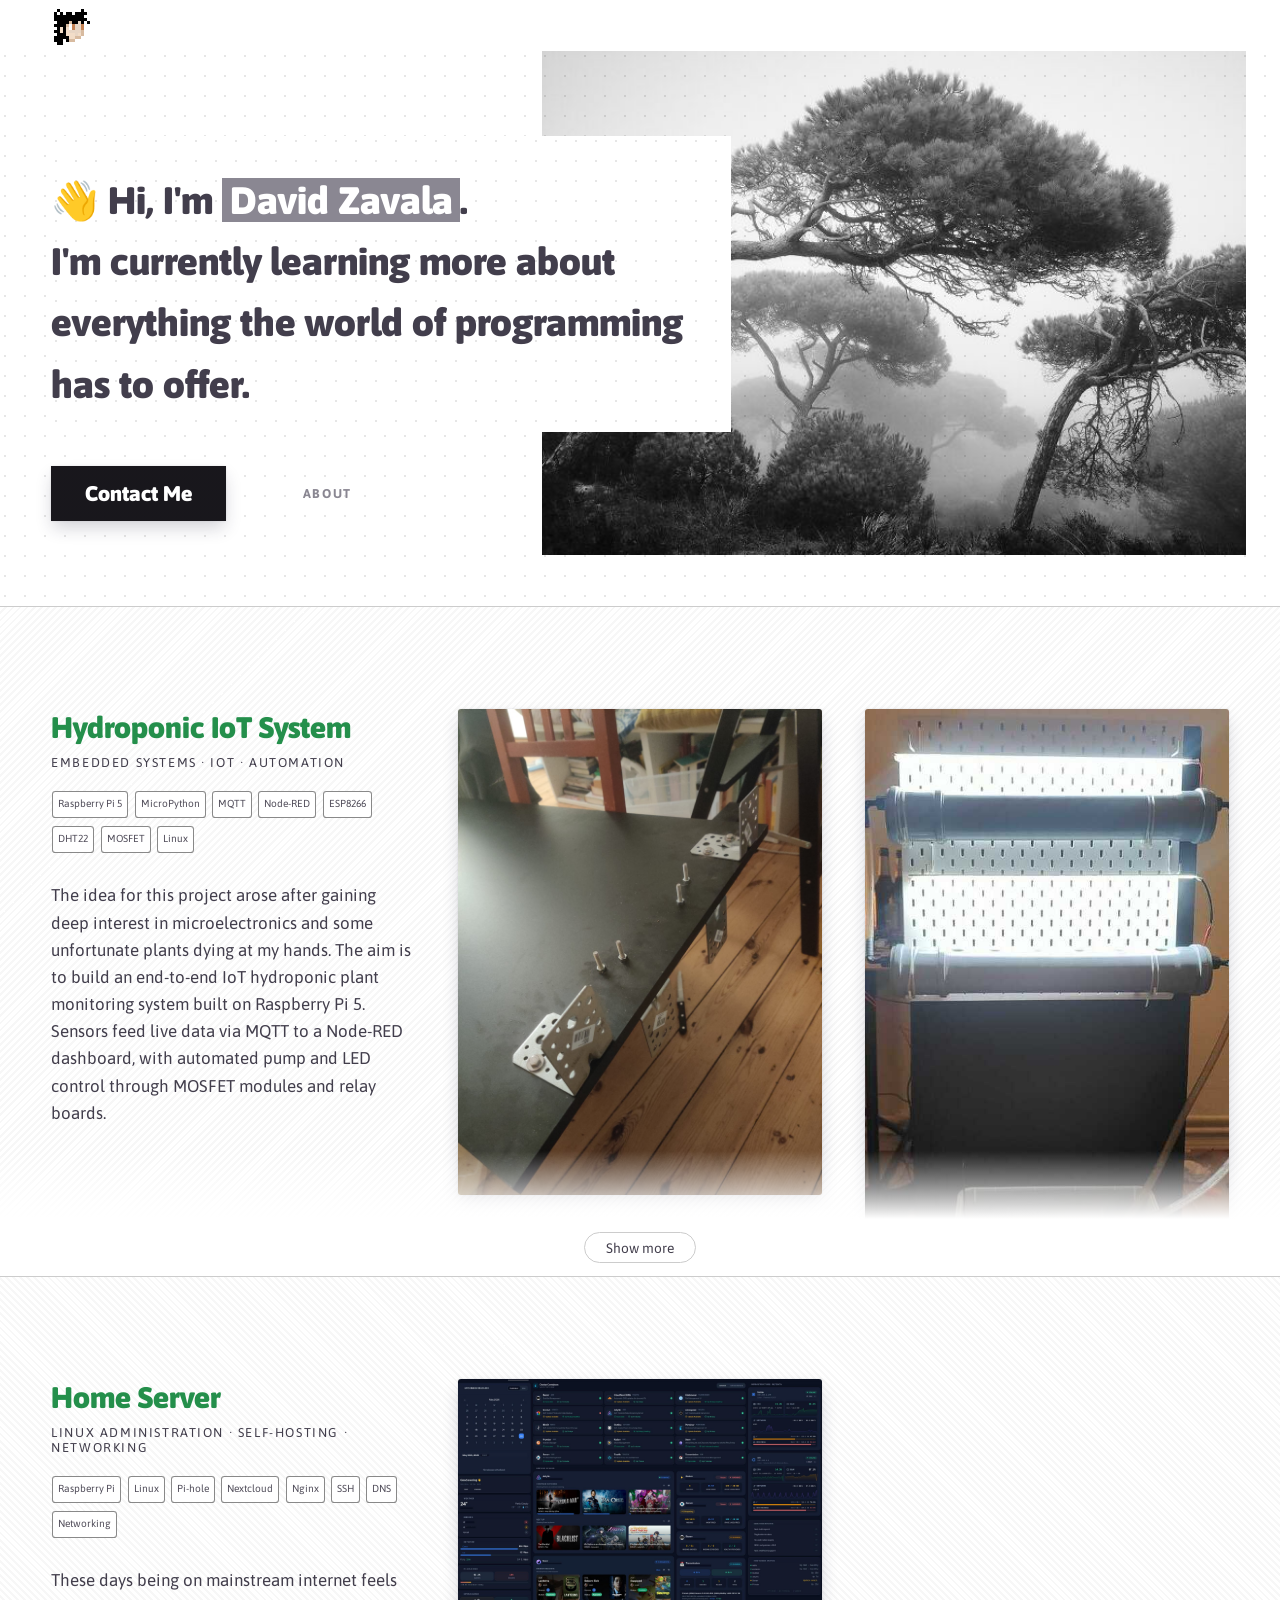
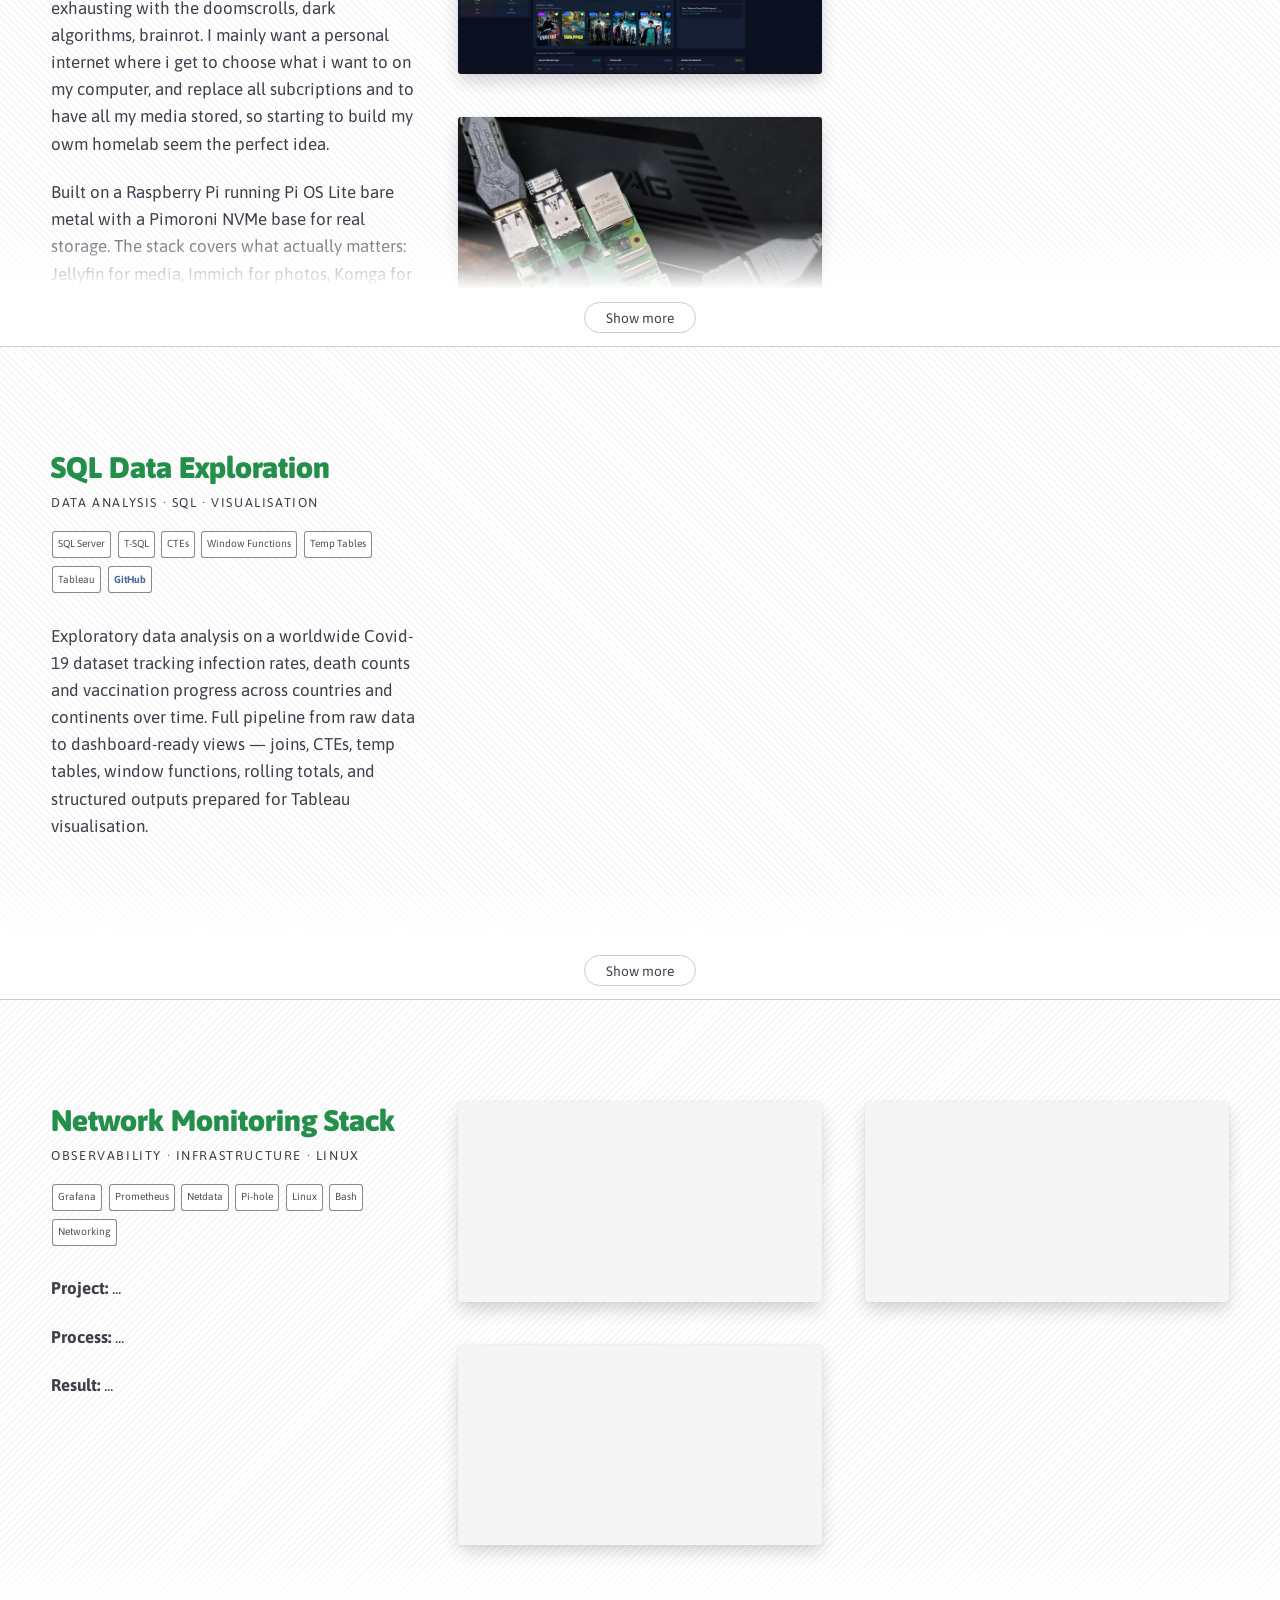
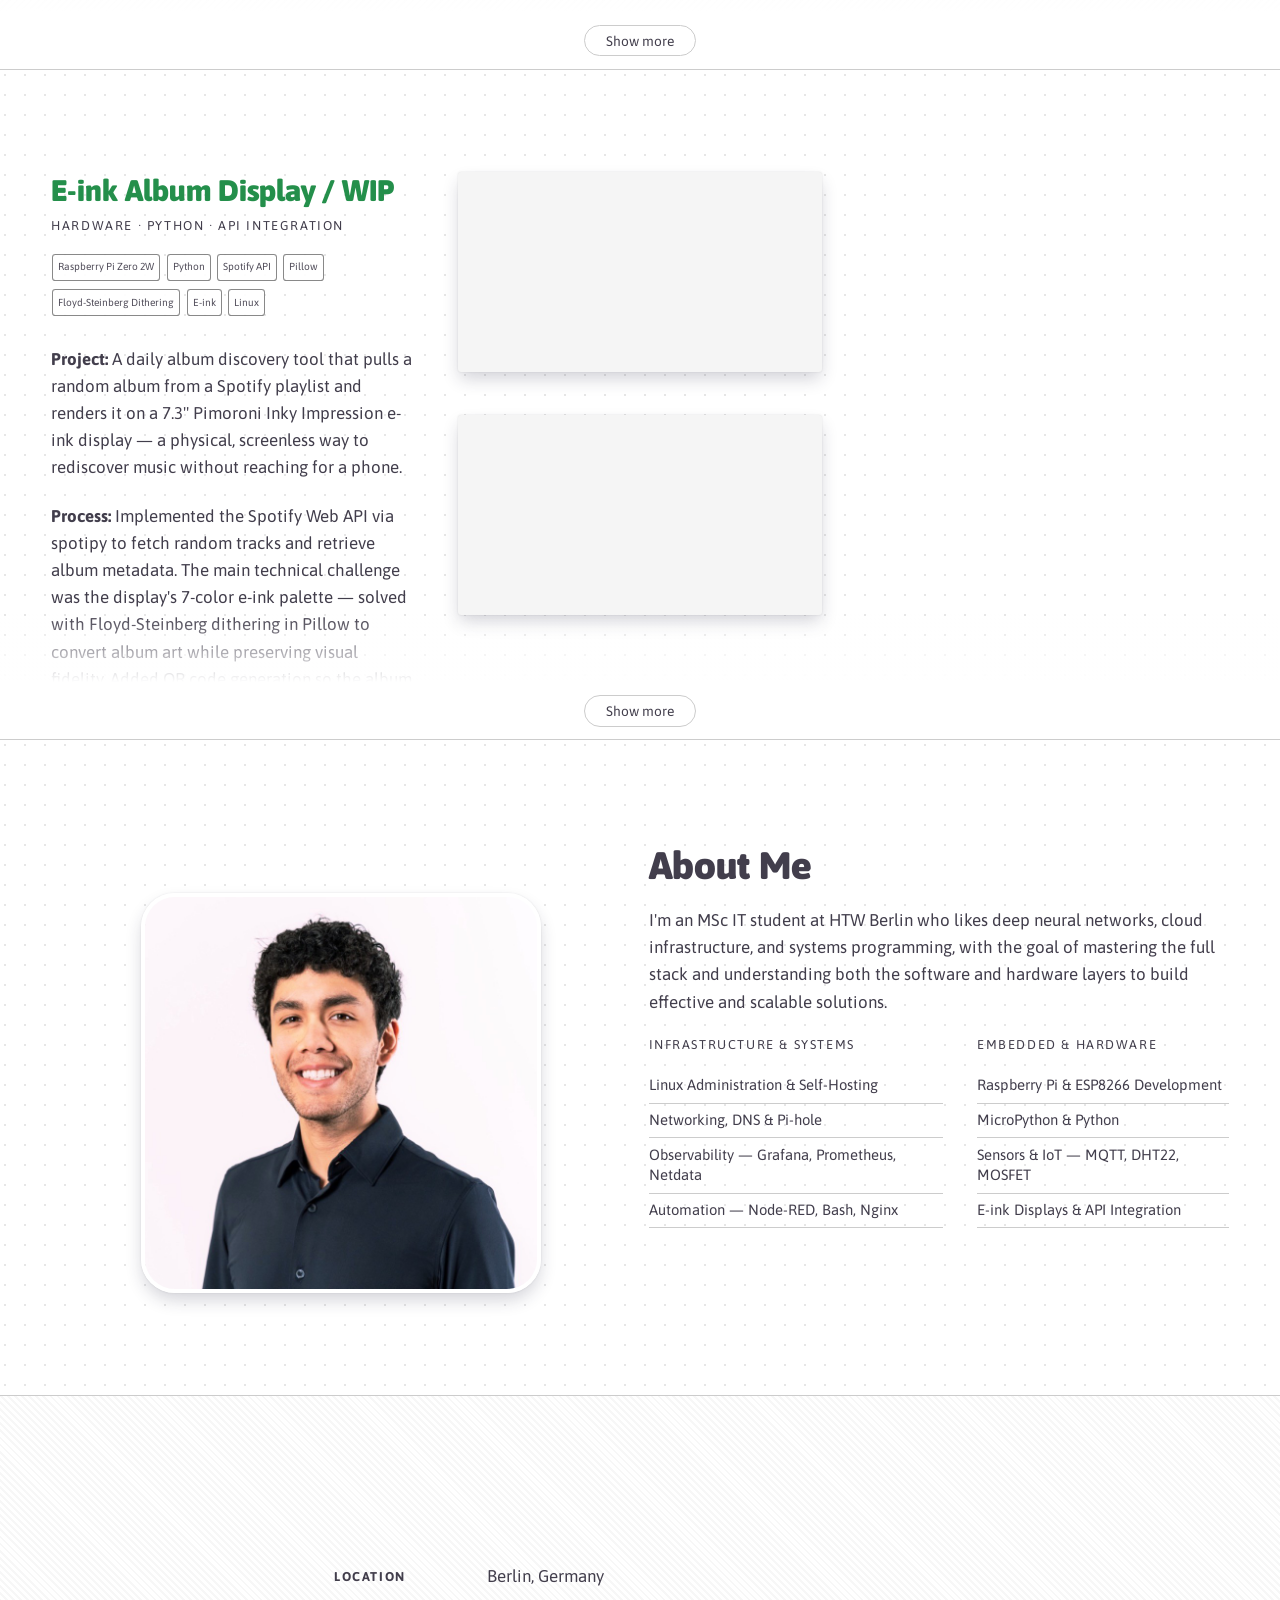
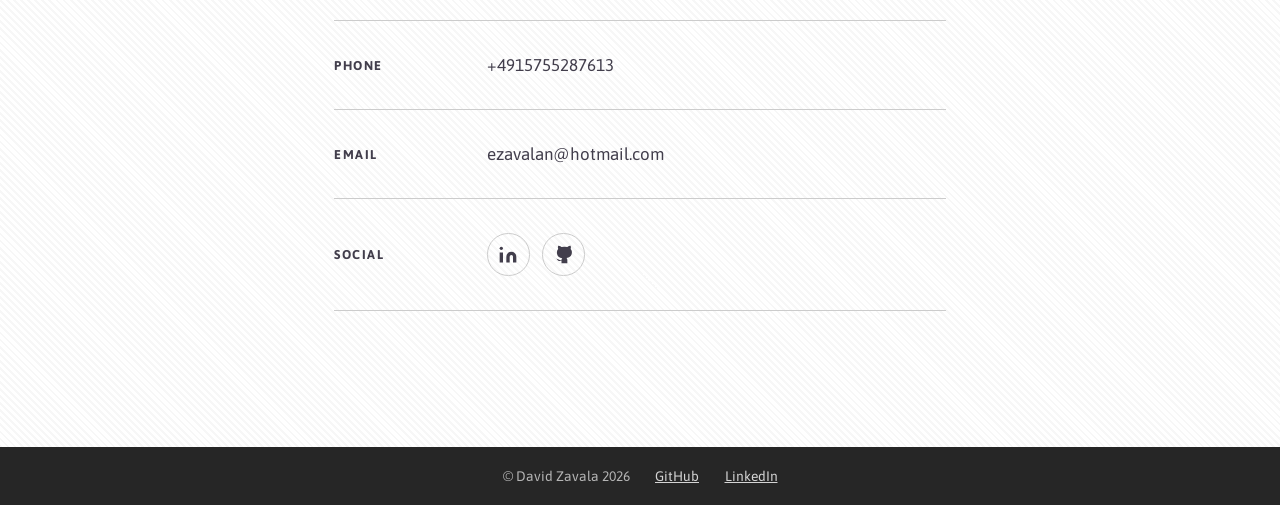
==== index.html @ e54a25df "more changes" ====
<!DOCTYPE html>
<html lang="en">

<head>
  <meta charset="UTF-8">
  <meta name="viewport" content="width=device-width, initial-scale=1.0">
  <meta http-equiv="X-UA-Compatible" content="ie=edge">
  <link rel="icon" type="image/svg+xml" href="/favicon.svg">
  <link rel="icon" type="image/svg+xml" href="favicon.svg">
  <link rel="alternate icon" href="favicon.ico">
  <link href="https://fonts.googleapis.com/css?family=Asap|Nunito:400,600,700,800,900&display=swap" rel="stylesheet">
  <link href="https://fonts.googleapis.com/css?family=Fira+Sans:400,700&display=swap" rel="stylesheet">
  <link rel="stylesheet" href="global.css">
  <link rel="stylesheet" href="style.css">
  <title>David Zavala | IT & Prototyping</title>
</head>

<body class="home">
  <section class="hero">

    <nav class="nav" id="main-nav">
      <div class="nav__container container">
        <a class="logo" href="/"><div class="nav-sprite"></div></a>
        <div class="nav__link-container">
        </div>
      </div>
    </nav>

    <img src="images/hero.jpg" class="hero__image" alt="hero — coming soon">

    <div class="hero__container container polka-dot-bg">
      <h1 class="hero__text polka-dot-bg">
        <span class="emoji">👋</span>
        <span class="emoji-placeholder">👋</span>
        <span class="hero__line">Hi, I'm
          <a href="#about" class="hero__highlight-1">David Zavala</a>.
        </span><br>
        <span class="hero__line">I'm currently learning more about
        everything the world of programming has to offer.</span>
      </h1>
      <div class="hero__actions">
        <a class="hero__button button" href="#contact">Contact Me</a>
        <a class="nav__link caps" href="#about">About</a>
      </div>
    </div>
  </section>

  <section id="projects" class="projects">

    <div id="hydroponic-iot" class="project pinstripe-bg-315">
      <div class="container">
        <div class="box project-info">
          <h2 class="project-title">Hydroponic IoT System</h2>
          <div class="project-subtitle caps">Embedded Systems · IoT · Automation</div>
          <div class="skills">
            <ul class="skill-list">
              <li class="skill">Raspberry Pi 5</li>
              <li class="skill">MicroPython</li>
              <li class="skill">MQTT</li>
              <li class="skill">Node-RED</li>
              <li class="skill">ESP8266</li>
              <li class="skill">DHT22</li>
              <li class="skill">MOSFET</li>
              <li class="skill">Linux</li>
            </ul>
          </div>
          <div class="project-description">
            <p>The idea for this project arose after gaining deep interest in microelectronics and some unfortunate plants dying at my hands. The aim is to build an end-to-end IoT hydroponic plant monitoring system built on Raspberry Pi 5. Sensors feed live data via MQTT to a Node-RED dashboard, with automated pump and LED control through MOSFET modules and relay boards.</p>
          </div>
        </div>
        <div class="box screen">
          <img src="images/hydroponic-1.jpg" class="lightbox-image" alt="Hydroponic IoT System">
        </div>
        <div class="box screen">
          <img src="images/hydroponic-2.jpg" class="lightbox-image" alt="Hydroponic IoT System">
        </div>
        <div class="box screen">
          <img src="images/hydroponic-3.jpg" class="lightbox-image" alt="Hydroponic IoT System">
        </div>
        <div class="box screen">
          <img src="images/hydroponic-diagram.jpg"
               class="lightbox-image"
               alt="Hydroponic IoT System Architecture Diagram">
        </div>
      </div>
    </div>

    <div id="home-server" class="project pinstripe-bg-45">
      <div class="container">
        <div class="box project-info">
          <h2 class="project-title">Home Server</h2>
          <div class="project-subtitle caps">Linux Administration · Self-Hosting · Networking</div>
          <div class="skills">
            <ul class="skill-list">
              <li class="skill">Raspberry Pi</li>
              <li class="skill">Linux</li>
              <li class="skill">Pi-hole</li>
              <li class="skill">Nextcloud</li>
              <li class="skill">Nginx</li>
              <li class="skill">SSH</li>
              <li class="skill">DNS</li>
              <li class="skill">Networking</li>
            </ul>
          </div>
          <div class="project-description">
            <p>These days being on mainstream internet feels exhausting with the doomscrolls, dark algorithms, brainrot. I mainly want a personal internet where i get to choose what i want to on my computer, and replace all subcriptions and to have all my media stored, so starting to build my owm homelab seem the perfect idea.</p>
            <p>Built on a Raspberry Pi running Pi OS Lite bare metal with a Pimoroni NVMe base for real storage. The stack covers what actually matters: Jellyfin for media, Immich for photos, Komga for ebooks and manga, Readeck for offline article archiving, Miniflux for RSS, and Livereload in a Docker container for local web development, all accessible over LAN via Nginx Proxy Manager with readable URLs instead of raw ports. Both SSDs are encrypted and a single boot script handles decryption and spins up every service at once. Borg backs the data drive to a second SSD twice a week.</p>
          </div>
        </div>
        <div class="box screen">
          <img src="images/homeserver-1.jpg"
               class="lightbox-image"
               alt="Home Server Setup">
        </div>
        <div class="box screen">
          <img src="images/homeserver-2.jpg"
               class="lightbox-image"
               alt="Home Server Setup">
        </div>
        <div class="box screen">
          <img src="images/home-server-3.jpg" class="lightbox-image" alt="">
        </div>
      </div>
    </div>

    <div id="sql-exploration" class="project pinstripe-bg-45">
      <div class="container">
        <div class="box project-info">
          <h2 class="project-title">SQL Data Exploration</h2>
          <div class="project-subtitle caps">
            Data Analysis · SQL · Visualisation
          </div>
          <div class="skills">
            <ul class="skill-list">
              <li class="skill">SQL Server</li>
              <li class="skill">T-SQL</li>
              <li class="skill">CTEs</li>
              <li class="skill">Window Functions</li>
              <li class="skill">Temp Tables</li>
              <li class="skill">Tableau</li>
              <li class="skill skill--link">
                <a href="https://github.com/Tintodeverano/SQLserverPortfolioProject"
                   target="_blank">GitHub</a>
              </li>
            </ul>
          </div>
          <div class="project-description">
            <p>Exploratory data analysis on a worldwide Covid-19 dataset tracking infection rates, death counts and vaccination progress across countries and continents over time. Full pipeline from raw data to dashboard-ready views — joins, CTEs, temp tables, window functions, rolling totals, and structured outputs prepared for Tableau visualisation.</p>
          </div>
        </div>
        <div class="box screen">
          <img src="images/covid.jpg"
               class="lightbox-image"
               alt="">
        </div>
        <div class="box screen">
          <img src="images/tableau1.jpg"
               class="lightbox-image"
               alt="">
        </div>
        <div class="box screen">
          <img src="images/tableau2.jpg"
               class="lightbox-image"
               alt="">
        </div>
      </div>
    </div>

    <div id="network-monitoring" class="project pinstripe-bg-315">
      <div class="container">
        <div class="box project-info">
          <h2 class="project-title">Network Monitoring Stack</h2>
          <div class="project-subtitle caps">Observability · Infrastructure · Linux</div>
          <div class="skills">
            <ul class="skill-list">
              <li class="skill">Grafana</li>
              <li class="skill">Prometheus</li>
              <li class="skill">Netdata</li>
              <li class="skill">Pi-hole</li>
              <li class="skill">Linux</li>
              <li class="skill">Bash</li>
              <li class="skill">Networking</li>
            </ul>
          </div>
          <div class="project-description">
            <p><strong>Project:</strong> ...</p>
            <p><strong>Process:</strong> ...</p>
            <p><strong>Result:</strong> ...</p>
          </div>
        </div>
        <div class="box screen"></div>
        <div class="box screen"></div>
        <div class="box screen"></div>
      </div>
    </div>

    <div id="eink-album" class="project polka-dot-bg">
      <div class="container">
        <div class="box project-info">
          <h2 class="project-title">E-ink Album Display / WIP</h2>
          <div class="project-subtitle caps">Hardware · Python · API Integration</div>
          <div class="skills">
            <ul class="skill-list">
              <li class="skill">Raspberry Pi Zero 2W</li>
              <li class="skill">Python</li>
              <li class="skill">Spotify API</li>
              <li class="skill">Pillow</li>
              <li class="skill">Floyd-Steinberg Dithering</li>
              <li class="skill">E-ink</li>
              <li class="skill">Linux</li>
            </ul>
          </div>
          <div class="project-description">
            <p><strong>Project:</strong> A daily album discovery tool that pulls a random album from a Spotify playlist and renders it on a 7.3" Pimoroni Inky Impression e-ink display — a physical, screenless way to rediscover music without reaching for a phone.</p>
            <p><strong>Process:</strong> Implemented the Spotify Web API via spotipy to fetch random tracks and retrieve album metadata. The main technical challenge was the display's 7-color e-ink palette — solved with Floyd-Steinberg dithering in Pillow to convert album art while preserving visual fidelity. Added QR code generation so the album opens directly in Spotify, and built an interactive playlist manager for switching between playlists. Total refresh cycle: ~15 seconds end-to-end.</p>
            <p><strong>Result:</strong> Runs headlessly on a Pi Zero 2 W, updating once daily. The dithering implementation and smart track name matching — handling Remastered, Remix, and alternate versions — were the most technically interesting problems.</p>
          </div>
        </div>
        <div class="box screen"></div>
        <div class="box screen"></div>
        <div class="box screen"></div>
      </div>
    </div>
  </section>

  <section id="about" class="polka-dot-bg">
    <div class="about-row">
      <div class="container">
        <div class="portrait">
          <img id="myface" src="images/portrait.jpg" alt="David Zavala">
        </div>
        <div class="about-text">
          <h1>About Me</h1>
          <div>
            <p>I'm an MSc IT student at HTW Berlin who likes deep neural networks, cloud infrastructure, and systems programming, with the goal of mastering the full stack and understanding both the software and hardware layers to build effective and scalable solutions.</p>
            <div class="contact-capabilities">
              <div class="contact-cap-group">
                <div class="project-subtitle caps">Infrastructure &amp; Systems</div>
                <ul class="contact-cap-list">
                  <li>Linux Administration &amp; Self-Hosting</li>
                  <li>Networking, DNS &amp; Pi-hole</li>
                  <li>Observability — Grafana, Prometheus, Netdata</li>
                  <li>Automation — Node-RED, Bash, Nginx</li>
                </ul>
              </div>
              <div class="contact-cap-group">
                <div class="project-subtitle caps">Embedded &amp; Hardware</div>
                <ul class="contact-cap-list">
                  <li>Raspberry Pi &amp; ESP8266 Development</li>
                  <li>MicroPython &amp; Python</li>
                  <li>Sensors &amp; IoT — MQTT, DHT22, MOSFET</li>
                  <li>E-ink Displays &amp; API Integration</li>
                </ul>
              </div>
            </div>
          </div>
        </div>
      </div>
    </div>
  </section>

  <section id="contact" class="pinstripe-bg-45">
    <div class="contact-form-wrap">
      <div class="contact-info">
        <div class="contact-row">
          <span class="contact-label caps">Location</span>
          <span class="contact-value">Berlin, Germany</span>
        </div>
        <div class="contact-row">
          <span class="contact-label caps">Phone</span>
          <span class="contact-value">
            <a href="tel:+4915755287613">+4915755287613</a>
          </span>
        </div>
        <div class="contact-row">
          <span class="contact-label caps">Email</span>
          <span class="contact-value">
            <a href="mailto:ezavalan@hotmail.com">
              ezavalan@hotmail.com
            </a>
          </span>
        </div>
        <div class="contact-row">
          <span class="contact-label caps">Social</span>
          <span class="contact-value contact-social">
            <a href="https://www.linkedin.com/in/david-zavala-163a33189/"
               target="_blank"
               class="social-icon"
               aria-label="LinkedIn">
              <svg viewBox="0 0 24 24" width="20" height="20"
                   fill="currentColor">
                <path d="M16 8a6 6 0 016 6v7h-4v-7a2 2 0 00-2-2
                         2 2 0 00-2 2v7h-4v-7a6 6 0 016-6zM2 9h4v12H2z"/>
                <circle cx="4" cy="4" r="2"/>
              </svg>
            </a>
            <a href="https://github.com/Tintodeverano"
               target="_blank"
               class="social-icon"
               aria-label="GitHub">
              <svg viewBox="0 0 24 24" width="20" height="20"
                   fill="currentColor">
                <path d="M9 19c-5 1.5-5-2.5-7-3m14 6v-3.87a3.37
                         3.37 0 00-.94-2.61c3.14-.35 6.44-1.54
                         6.44-7A5.44 5.44 0 0020 4.77 5.07 5.07 0
                         0019.91 1S18.73.65 16 2.48a13.38 13.38 0
                         00-7 0C6.27.65 5.09 1 5.09 1A5.07 5.07 0
                         005 4.77a5.44 5.44 0 00-1.5 3.78c0 5.42
                         3.3 6.61 6.44 7A3.37 3.37 0 009 18.13V22"/>
              </svg>
            </a>
          </span>
        </div>
      </div>
    </div>
  </section>

  <footer class="footer">
    <div class="container footer-inner">
      <span class="footer-copy">&copy; David Zavala 2026</span>
      <div class="footer-nav">
        <a class="footer-link" href="#">GitHub</a>
        <a class="footer-link" href="https://www.linkedin.com/in/david-zavala-163a33189/" target="_blank" rel="noopener noreferrer">LinkedIn</a>
      </div>
    </div>
  </footer>

  <div id="lightbox" class="lightbox">
    <span class="close-lightbox">&times;</span>
    <img class="lightbox-content" id="lightbox-img">
    <div id="lightbox-caption"></div>
  </div>

  <script type="text/javascript" src="scripts.js"></script>
</body>

</html>
---- global.css ----
@charset "UTF-8";

/*************************
*SPRITE SYSTEM
**************************/
:root {
  /* Sprite system — populated when pixel art is ready */
  --sprite-nav: url('[data-uri]');        /* nav logo sprite, base64 WebP */
  --sprite-hero: none;       /* hero character sprite */
  --sprite-sheet: none;      /* main sprite sheet */
}

.nav-sprite {
  width: 48px;
  height: 48px;
  background-image: var(--sprite-nav);
  background-size: contain;
  image-rendering: pixelated;  /* critical for pixel art */
}

/*************************
*VARIABLES
**************************/
:root {
  --color__text: hsl(257, 10%, 27%);
  --color__accent-1: hsl(142, 52%, 44%);
  --color__accent-2: hsl(290, 30%, 48%);
  --color__accent-3: hsl(142, 60%, 35%);
  --color__link: hsl(216, 43%, 41%);
  --color__light-grey: hsl(0, 0%, 80%);
  --size__h1: 2.25rem;
  --size__h2: 1.75rem;
  --size__h1--m: 1.875rem;
  --size__h2--m: 1.5rem;
  --size__h: 1.25rem;
  --size__container: 1580px;
  --size__spacer: 4vw;
  --shadow__small: 0 .5rem 1rem -.1rem hsla(240, 30%, 20%, 0.2), 0 0 .125rem 0 hsla(0, 0%, 0%, 0.1);
  --font_b: 'Asap', sans-serif;
  --font_h: 'Asap', sans-serif;
  --line: 1px solid var(--color__light-grey);
}

/*************************
*GLOBALS
**************************/
* {
  box-sizing: border-box;
}

html {
  margin: 0;
  font-size: 17px;
}

body {
  margin: 0;
}

img {
  display: block;
  width: 100%;
}

a.logo:hover {
  box-shadow: none !important;
  opacity: 0.8;
}

.container {
  max-width: var(--size__container);
  padding: 0 4vw;
  margin: auto;
}

.shadow {
  box-shadow: 0px 12px 48px 0px rgba(0, 0, 0, 0.3);
}

ul {
  padding: 0;
  line-height: 1;
  margin: 0;
}

/*************************
*TYPOGRAPHY
**************************/
html {
  font-family: var(--font_b);
  color: var(--color__text);
}

h1,
h2,
h3,
h4,
h5,
h6 {
  font-family: var(--font_h);
  font-weight: 900;
  margin: 0 0 .75rem 0;
  line-height: 1.25;
  font-size: var(--size__h);
}

h1 {
  font-size: var(--size__h1);
}

h2 {
  font-size: var(--size__h2);
}

p {
  margin: 0 0 1.25rem 0;
  color: inherit;
  line-height: 1.6;
}

a {
  color: var(--color__link);
  text-decoration: none;
  text-transform: none;
}

.button {
  display: inline-block;
  font-family: var(--font_h);
  font-weight: 900;
  line-height: 1;
  white-space: nowrap;
  animation: AnimatedButton 5s ease infinite;
  background-image: linear-gradient(to right, hsl(175, 52%, 44%), hsl(175, 52%, 44%), hsl(175, 52%, 80%), hsl(175, 52%, 44%), hsl(175, 52%, 44%));
  background-size: 800% 800%;
  box-shadow: var(--shadow__small);
}

.button:hover {
  animation: AnimatedButton 1.5s ease infinite;
  background-image: linear-gradient(to right, hsl(290, 30%, 48%), hsl(290, 30%, 80%), hsl(290, 30%, 48%));
  transform: translateY(-2px);
  cursor: pointer;
  box-shadow: 0 4px 8px hsla(293, 64%, 10%, 0.33);
}

.button--secondary {
  animation: none;
  color: hsl(257, 10%, 18%);
  background: hsla(0, 0%, 100%, 0.8);
  border: 1px solid hsla(257, 10%, 18%, 0.22);
  box-shadow: none;
}

.button--secondary:hover {
  animation: none;
  background: hsla(0, 0%, 100%, 0.95);
  color: hsl(257, 10%, 10%);
  border-color: hsla(257, 10%, 18%, 0.35);
  transform: translateY(-1px);
  box-shadow: var(--shadow__small);
}

@keyframes AnimatedButton {
  0% {
    background-position: 100% 50%;
  }

  100% {
    background-position: 0% 50%;
  }
}

ul,
ol {
  list-style-type: square;
  padding-left: 1em;
  line-height: 1.75;
}

.caps {
  text-transform: uppercase;
  letter-spacing: .125em;
}

.center {
  text-align: center;
}
---- style.css ----
/*************************
*PROJECT EXPAND/COLLAPSE
**************************/
.project-wrap {
  position: relative;
  max-height: 36rem;
  overflow: hidden;
}

.project-wrap.expanded {
  max-height: none;
  overflow: visible;
}

.project-wrap .project {
  border-bottom: none;
}

.project-fade {
  position: absolute;
  bottom: 0;
  left: 0;
  right: 0;
  height: 4rem;
  background: linear-gradient(to bottom, transparent, #ffffff);
  pointer-events: none;
}

.project-wrap.expanded .project-fade {
  display: none;
}

.project-expand-bar {
  border-bottom: var(--line);
  text-align: center;
  padding: 0.75rem;
}

.project-expand-btn {
  background: none;
  border: 1px solid var(--color__light-grey);
  border-radius: 999px;
  padding: 0.4rem 1.25rem;
  font-family: var(--font_b);
  font-size: 0.8125rem;
  color: var(--color__text);
  cursor: pointer;
  transition: border-color 0.15s;
}

.project-expand-btn:hover {
  border-color: var(--color__text);
}

/*************************
*NAV
**************************/
.nav {
  width: 100%;
  top: 0;
  left: 0;
}

.nav__container {
  display: flex;
  align-items: center;
  justify-content: space-between;
}

.nav__link {
  margin-left: var(--size__spacer);
  font-weight: bold;
  color: var(--color__text);
}

.nav__link:hover {
  box-shadow: inset 0 -0.2rem 0 rgba(0, 0, 0, 0.25);
  transition: .25s;
}

.logo {
  background-size: contain;
  margin: 0;
  height: 3rem;
  width: 3rem;
}

/*************************
*HERO
**************************/
.hero {
  position: relative;
  background-size: cover;
  border-bottom: 1px solid var(--color__light-grey);
}

.furniture .hero {
  background: none;
}

.hero__container {
  padding-top: 12rem;
  padding-bottom: 12rem;
  position: relative;
}

/* ---- Home hero: brutalist magazine layout ---- */

.hero__image {
  position: absolute;
  right: 2rem;
  top: 3rem;
  height: calc(100% - 6rem);
  width: 55%;
  object-fit: cover;
  object-position: center;
  z-index: 0;
}

.hero {
  overflow: hidden;
}

.hero__container {
  padding-top: 5rem;
  padding-bottom: 5rem;
  position: relative;
  z-index: 1;
}

.hero__text {
  margin: 0;
  max-width: 40rem;
  line-height: 1.6;
  padding: 2rem 1rem 1rem 0;
  background: #fff;
  display: block;
}

.hero__actions {
  display: flex;
  align-items: center;
  gap: 1.5rem;
  margin-top: 2rem;
}

.hero__actions .nav__link {
  font-size: 0.75rem;
  color: hsl(257, 5%, 55%);
}

.hero__button {
  border: none;
  text-align: center;
  margin-top: 0;
  padding: 1rem 2rem;
  color: #FFFFFF;
  font-size: 1.25rem;
  background-image: linear-gradient(to right, hsl(257, 10%, 10%), hsl(257, 10%, 10%), hsl(257, 10%, 20%), hsl(257, 10%, 10%), hsl(257, 10%, 10%));
}

.hero__button:hover {
  background-image: linear-gradient(to right, hsl(257, 10%, 6%), hsl(257, 10%, 16%), hsl(257, 10%, 6%));
  box-shadow: 0 4px 8px hsla(257, 10%, 5%, 0.5);
}

.hero__highlight-1 {
  background-color: hsl(257, 5%, 55%);
  display: inline;
  white-space: nowrap;
  color: white;
  padding: 0 .2em;
}

.hero__highlight-1:hover {
  opacity: 0.8;
}

.emoji {
  opacity: 1;
  position: absolute;
  animation: wave 2.5s ease-in-out infinite;
  transform-origin: 70% 70%;
  z-index: 99;
}

.emoji-placeholder {
  opacity: 0;
}

@keyframes wave {
  0%  { transform: rotate(  0deg); }
  10% { transform: rotate( 14deg); }
  20% { transform: rotate( -8deg); }
  30% { transform: rotate( 14deg); }
  40% { transform: rotate( -4deg); }
  50% { transform: rotate( 10deg); }
  60% { transform: rotate(  0deg); }
  100%{ transform: rotate(  0deg); }
}

/*************************
*PROJECTS
**************************/

.projects {
  --projects-spacer: 2.5rem;
}

.project {
  border-bottom: var(--line);
  padding-top: 6rem;
  padding-bottom: 6rem;
  background: linear-gradient(to bottom, rgba(0, 0, 0, 0), rgba(0, 0, 0, 0.03));
}

.project .container {
  max-width: var(--size__container);
  column-count: 3;
  column-width: 320px;
  -moz-columns: 320px 3;
  -webkit-columns: 320px 3;
  columns: 320px 3;
  -moz-column-gap: var(--projects-spacer);
  -webkit-column-gap: var(--projects-spacer);
  column-gap: var(--projects-spacer);
}

#cg-a.project .container {
  -moz-columns: 200px 4;
  -webkit-columns: 200px 4;
  columns: 200px 4;
}

.box {
  display: block;
  -webkit-transform: translateZ(0);
  width: 100%;
  margin: 0 0 var(--projects-spacer);
  -webkit-column-break-inside: avoid;
  /* Chrome, Safari, Opera */
  page-break-inside: avoid;
  /* Firefox */
  break-inside: avoid;
  /* IE 10+ */
}

.screen {
  box-shadow: var(--shadow__small);
  border-radius: 3px;
  overflow: hidden;
  /* Fade-in initial state */
  opacity: 0;
  transform: translateY(20px);
  transition: opacity 0.6s ease-out, transform 0.6s ease-out;
}

/* Fade-in visible state */
.screen.is-visible {
  opacity: 1;
  transform: translateY(0);
}

.box.project-info {
  margin-bottom: 4rem;
}

/* Make Aetna text section span full width */
#aetna-openenroll .project-info {
  -webkit-column-span: all;
  column-span: all;
  width: 100%;
  /* Ensure it uses the full spanned width */
}

.project-title {
  display: inline-block;
  line-height: 1.25;
  transition: .2s ease-in-out;
  color: var(--color__accent-3);
}

.project-title a:hover {
  background: rgba(255, 255, 255, 0.2);
}

.project-subtitle {
  font-size: .75rem;
  margin: -.25rem 0 1rem 0;
}

.project-press {
  display: inline-flex;
  flex-wrap: wrap;
  align-items: center;
  gap: 0.5rem;
  margin: 0 0 1rem 0;
  padding: 0.45rem 0.7rem;
  font-size: 0.72rem;
  line-height: 1.4;
  border: 1px solid hsla(0, 0%, 0%, 0.18);
  background: hsla(0, 0%, 100%, 0.7);
}

.project-press a {
  font-weight: 700;
}

.project-press__button {
  padding: 0.65rem 1rem;
  font-size: 0.875rem;
}

.project-press-date {
  color: hsl(257, 5%, 40%);
}

.subtitle-credit {
  text-transform: none;
  letter-spacing: 0;
  font-style: italic;
  opacity: 0.7;
}

.project-description {
  margin-top: 1.5rem;
}

.attribution {
  font-size: 0.85rem;
}

.attribution+.attribution {
  margin-top: .5rem;
}

.skill-list {
  list-style: none;
  padding: 0;
  opacity: .92;
  margin: 1rem 0;
}

.skill {
  background-color: white;
  padding: .33em .5em;
  margin: .25rem .0625rem;
  text-align: center;
  text-decoration: none;
  display: inline-block;
  font-size: .6rem;
  border: 1px solid hsla(0, 0%, 0%, 0.5);
  border-radius: .33em;
}

.skill--link a {
  color: var(--color__link);
  text-decoration: none;
  font-weight: 700;
}

.skill--link a:hover {
  text-decoration: underline;
}

/*************************
*ABOUT
**************************/
#email {
  display: inline-block;
  width: auto;
  margin-left: .5em;
  position: relative;
  bottom: -.1em;
}

#about {
  padding: 6rem 0 6rem 0;
}

#about h1 {
  margin-bottom: 1rem;
}

.about-row .container {
  max-width: 1300px;
  -moz-columns: 300px 2;
  -webkit-columns: 300px 2;
  columns: 300px 2;
  -moz-column-gap: var(--projects-spacer);
  -webkit-column-gap: var(--projects-spacer);
  column-gap: var(--projects-spacer);
}

.about-text {
  -webkit-column-break-inside: avoid;
  /* Chrome, Safari, Opera */
  page-break-inside: avoid;
  /* Firefox */
  break-inside: avoid;
  /* IE 10+ */
}

img#myface {
  height: auto;
  width: 100%;
  max-width: 400px;
  margin: 3rem auto;
  border-radius: 2em;
  border: 4px solid #FFFFFF;
  box-shadow: var(--shadow__small);
}

/*************************
*CONTACT
**************************/
#contact {
  padding: 6rem 0;
  border-top: var(--line);
}

.contact-form-wrap {
  max-width: 40rem;
  margin: 0 auto;
  padding: 1rem;
}

.contact-capabilities {
  display: flex;
  flex-direction: row;
  gap: 2rem;
  margin-top: 1.5rem;
}

.contact-cap-list {
  list-style: none;
  padding: 0;
  margin: 0.5rem 0 0;
}

.contact-cap-list li {
  font-size: 0.875rem;
  padding: 0.375rem 0;
  border-bottom: 1px solid var(--color__light-grey);
  line-height: 1.4;
}

/*************************
*FOOTER
**************************/

.footer {
  background: hsl(0, 0%, 15%);
  color: hsla(0, 0%, 100%, 0.66);
  padding: 1.25rem 0;
}

.footer-inner {
  display: flex;
  justify-content: center;
  align-items: center;
  flex-wrap: wrap;
  gap: 0.75rem 1.5rem;
  font-size: 0.8125rem;
  text-align: center;
}

.footer-copy {
  color: hsla(0, 0%, 100%, 0.66);
}

.footer-nav {
  display: flex;
  flex-wrap: wrap;
  justify-content: center;
  gap: 0.75rem 1.5rem;
}

.footer-link {
  color: hsla(0, 0%, 100%, 0.8);
  text-decoration: underline;
}

.footer-link:hover {
  color: hsla(0, 0%, 100%, 1);
}

/*************************
*MOBILE
**************************/

@media only screen and (max-width: 600px) {
  .project-wrap {
    max-height: 72rem;
  }


  h1 {
    font-size: var(--size__h1--m);
  }

  h2 {
    font-size: var(--size__h2--m);
  }

  .nav__link {
    margin-left: 5vw;
    font-weight: bold;
  }

  .nav {
    position: absolute;
    z-index: 2;
  }

  .hero__image {
    position: relative;
    width: 100%;
    height: 65vw;
    right: auto;
    top: auto;
  }

  .hero__container {
    padding-top: 1.5rem;
    padding-bottom: 3rem;
    margin-top: -4rem;
  }

  .hero__text {
    font-size: 1.4rem;
    text-align: center;
    max-width: calc(100% - 2rem);
    margin: 0 auto;
    padding: 2rem 1rem 1rem 1rem;
  }

  .hero__text br:not(:first-of-type) {
    display: none;
  }

  .hero__actions {
    justify-content: center;
  }

  .footer-inner {
    justify-content: center;
    text-align: center;
  }

  .footer-nav {
    justify-content: center;
  }

  .about-row .container {}
}

/* Lightbox styling */
.lightbox-image {
  cursor: pointer;
  transition: opacity 0.3s;
}

.lightbox {
  display: none;
  position: fixed;
  z-index: 9999;
  left: 0;
  top: 0;
  width: 100%;
  height: 100%;
  overflow: auto;
  background-color: rgba(0, 0, 0, 0.9);
  padding: 30px;
}

.lightbox-content {
  display: block;
  max-width: 90%;
  margin: auto;
}

.close-lightbox {
  position: fixed;
  top: 20px;
  right: 35px;
  color: #f1f1f1;
  font-size: 40px;
  font-weight: bold;
  transition: 0.3s;
  cursor: pointer;
  z-index: 10000;
}

.close-lightbox:hover {
  color: #bbb;
  text-decoration: none;
  cursor: pointer;
}

#lightbox-caption {
  margin: 15px auto;
  padding-bottom: 30px;
  width: 80%;
  max-width: 700px;
  text-align: center;
  color: #ccc;
  font-size: 16px;
}

/* Media query for smaller screens */
@media only screen and (max-width: 700px) {
  .lightbox-content {
    max-width: 95%;
  }

  .close-lightbox {
    font-size: 30px;
    top: 15px;
    right: 25px;
  }
}

/* Pinstripe Background Variations - Different Angles */
.pinstripe-bg-0 {
  background-image:
    repeating-linear-gradient(0deg,
      rgba(0, 0, 0, 0.03) 0px,
      rgba(0, 0, 0, 0.03) 2px,
      transparent 2px,
      transparent 5px),
    linear-gradient(90deg, rgba(255, 255, 255, 0.92) 0%, rgba(255, 255, 255, 0.5) 50%, rgba(255, 255, 255, 0.05) 100%);
  background-size: auto, cover;
  background-position: 0 0, center;
  background-repeat: repeat, no-repeat;
  background-attachment: scroll;
}

.pinstripe-bg-15 {
  background-image:
    repeating-linear-gradient(15deg,
      rgba(0, 0, 0, 0.03) 0px,
      rgba(0, 0, 0, 0.03) 2px,
      transparent 2px,
      transparent 5px),
    linear-gradient(90deg, rgba(255, 255, 255, 0.92) 0%, rgba(255, 255, 255, 0.5) 50%, rgba(255, 255, 255, 0.05) 100%);
  background-size: auto, cover;
  background-position: 0 0, center;
  background-repeat: repeat, no-repeat;
  background-attachment: scroll;
}

.pinstripe-bg-30 {
  background-image:
    repeating-linear-gradient(30deg,
      rgba(0, 0, 0, 0.03) 0px,
      rgba(0, 0, 0, 0.03) 2px,
      transparent 2px,
      transparent 5px),
    linear-gradient(90deg, rgba(255, 255, 255, 0.92) 0%, rgba(255, 255, 255, 0.5) 50%, rgba(255, 255, 255, 0.05) 100%);
  background-size: auto, cover;
  background-position: 0 0, center;
  background-repeat: repeat, no-repeat;
  background-attachment: scroll;
}

.pinstripe-bg-45 {
  background-image:
    repeating-linear-gradient(45deg,
      rgba(0, 0, 0, 0.03) 0px,
      rgba(0, 0, 0, 0.03) 2px,
      transparent 2px,
      transparent 5px),
    linear-gradient(90deg, rgba(255, 255, 255, 0.92) 0%, rgba(255, 255, 255, 0.5) 50%, rgba(255, 255, 255, 0.05) 100%);
  background-size: auto, cover;
  background-position: 0 0, center;
  background-repeat: repeat, no-repeat;
  background-attachment: scroll;
}

.pinstripe-bg-315 {
  background-image:
    repeating-linear-gradient(315deg,
      rgba(0, 0, 0, 0.03) 0px,
      rgba(0, 0, 0, 0.03) 2px,
      transparent 2px,
      transparent 5px),
    linear-gradient(90deg, rgba(255, 255, 255, 0.92) 0%, rgba(255, 255, 255, 0.5) 50%, rgba(255, 255, 255, 0.05) 100%);
  background-size: auto, cover;
  background-position: 0 0, center;
  background-repeat: repeat, no-repeat;
  background-attachment: scroll;
}

.pinstripe-bg-60 {
  background-image:
    repeating-linear-gradient(60deg,
      rgba(0, 0, 0, 0.03) 0px,
      rgba(0, 0, 0, 0.03) 2px,
      transparent 2px,
      transparent 5px),
    linear-gradient(90deg, rgba(255, 255, 255, 0.92) 0%, rgba(255, 255, 255, 0.5) 50%, rgba(255, 255, 255, 0.05) 100%);
  background-size: auto, cover;
  background-position: 0 0, center;
  background-repeat: repeat, no-repeat;
  background-attachment: scroll;
}

.pinstripe-bg-75 {
  background-image:
    repeating-linear-gradient(75deg,
      rgba(0, 0, 0, 0.03) 0px,
      rgba(0, 0, 0, 0.03) 2px,
      transparent 2px,
      transparent 5px),
    linear-gradient(90deg, rgba(255, 255, 255, 0.92) 0%, rgba(255, 255, 255, 0.5) 50%, rgba(255, 255, 255, 0.05) 100%);
  background-size: auto, cover;
  background-position: 0 0, center;
  background-repeat: repeat, no-repeat;
  background-attachment: scroll;
}

/* Polka Dot and Gradient Background (Reusable) */
.polka-dot-bg {
  background-image:
    radial-gradient(circle at 25% 25%, rgba(0, 0, 0, 0.05) 1px, transparent 1px),
    radial-gradient(circle at 75% 75%, rgba(0, 0, 0, 0.05) 1px, transparent 1px);
  background-size: 20px 20px, 20px 20px;
  background-position: 0 0, 10px 10px, center;
  background-repeat: repeat, repeat, no-repeat;
  background-attachment: scroll;
}

/* Contact Info Layout */
.contact-info {
  max-width: 40rem;
  margin: 0 auto;
  padding: 1rem;
}

.contact-row {
  display: grid;
  grid-template-columns: 8rem 1fr;
  align-items: center;
  padding: 2rem 0;
  border-bottom: var(--line);
  gap: 1rem;
}

.contact-label {
  font-size: 0.75rem;
  font-weight: 700;
  color: var(--color__text);
  letter-spacing: .125em;
}

.contact-value {
  font-size: 1rem;
  color: var(--color__text);
}

.contact-value a {
  color: var(--color__text);
  text-decoration: none;
}

.contact-value a:hover {
  color: var(--color__accent-3);
}

.contact-social {
  display: flex;
  gap: 0.75rem;
  align-items: center;
}

.social-icon {
  display: flex;
  align-items: center;
  justify-content: center;
  width: 2.5rem;
  height: 2.5rem;
  border-radius: 50%;
  border: 1px solid var(--color__light-grey);
  color: var(--color__text);
  transition: border-color 0.2s, color 0.2s;
}

.social-icon:hover {
  border-color: var(--color__accent-3);
  color: var(--color__accent-3);
}

/* Prevent missing images from collapsing */
.screen:not(:has(img[src$=".jpg"])):not(:has(img[src$=".png"])),
.screen img[alt*="placeholder"],
.screen img:not([src]) {
  min-height: 200px;
  background: #f5f5f5;
  display: flex;
  align-items: center;
  justify-content: center;
}
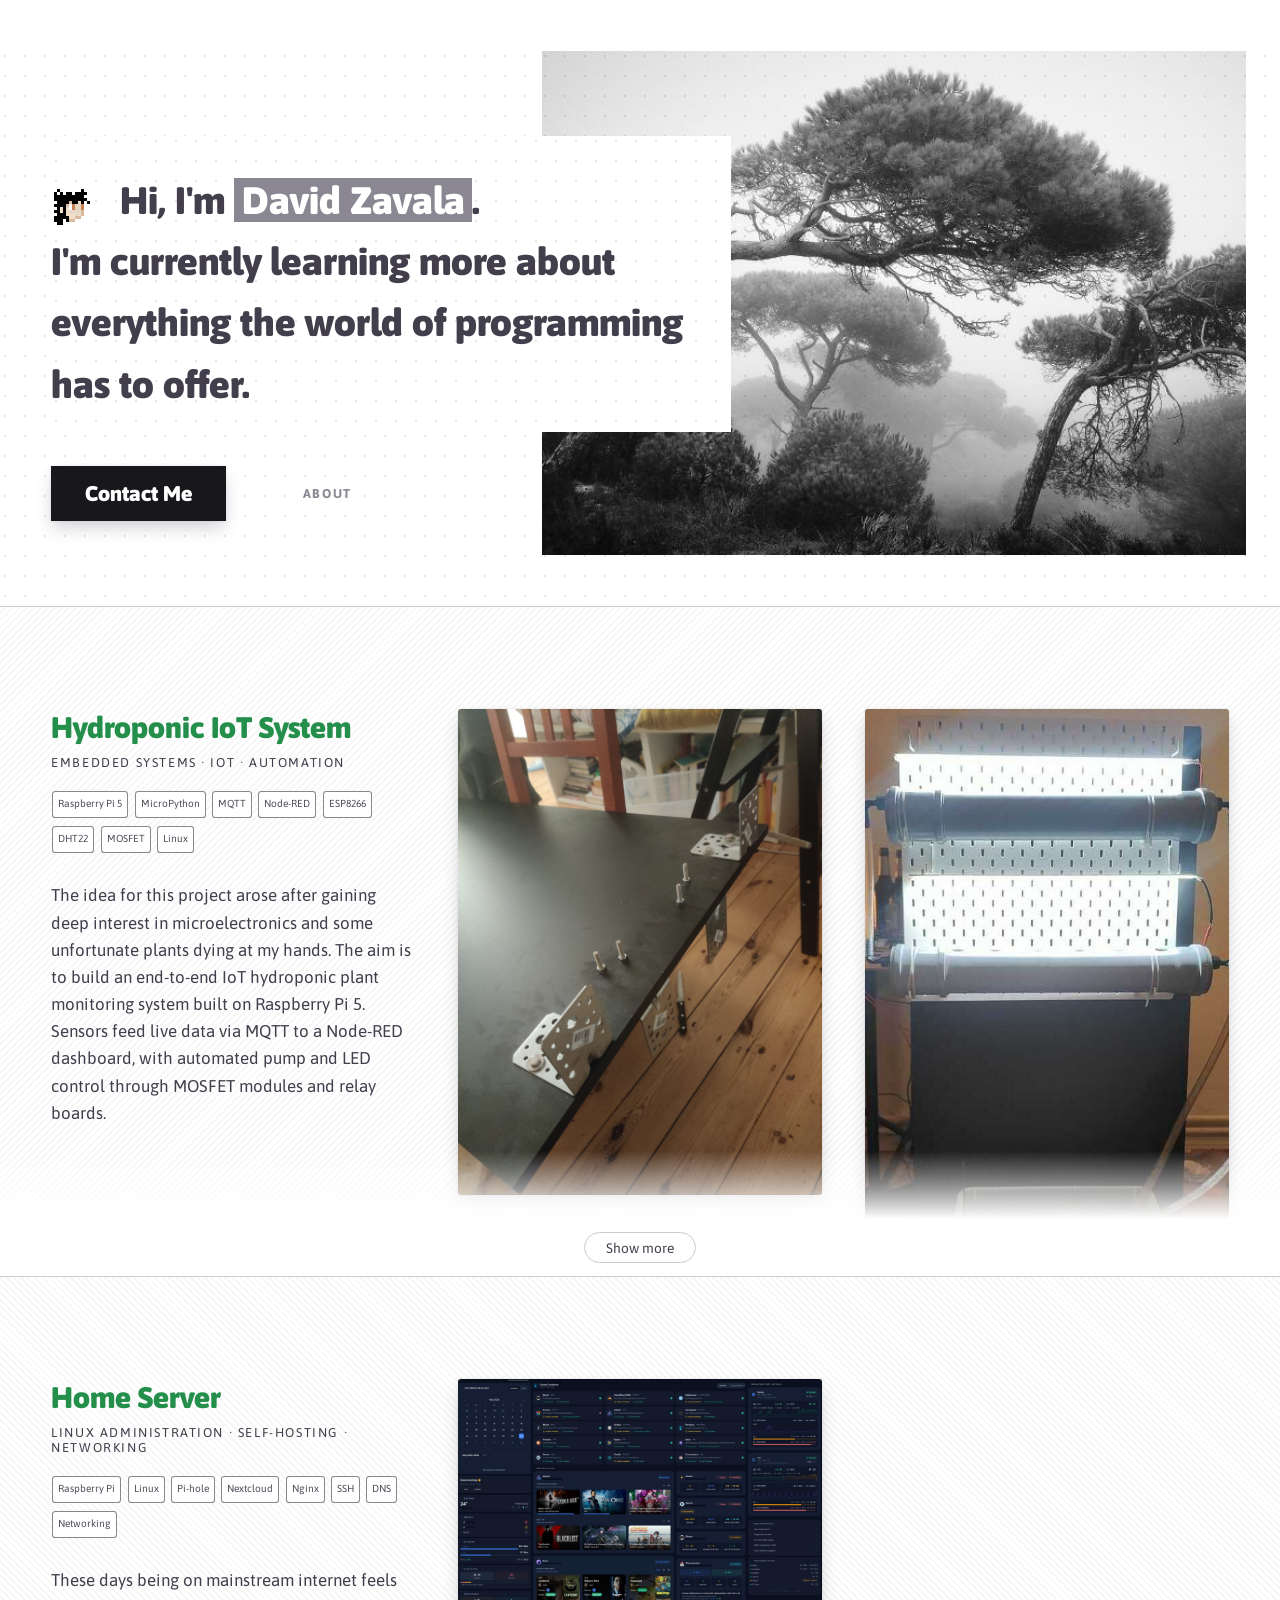
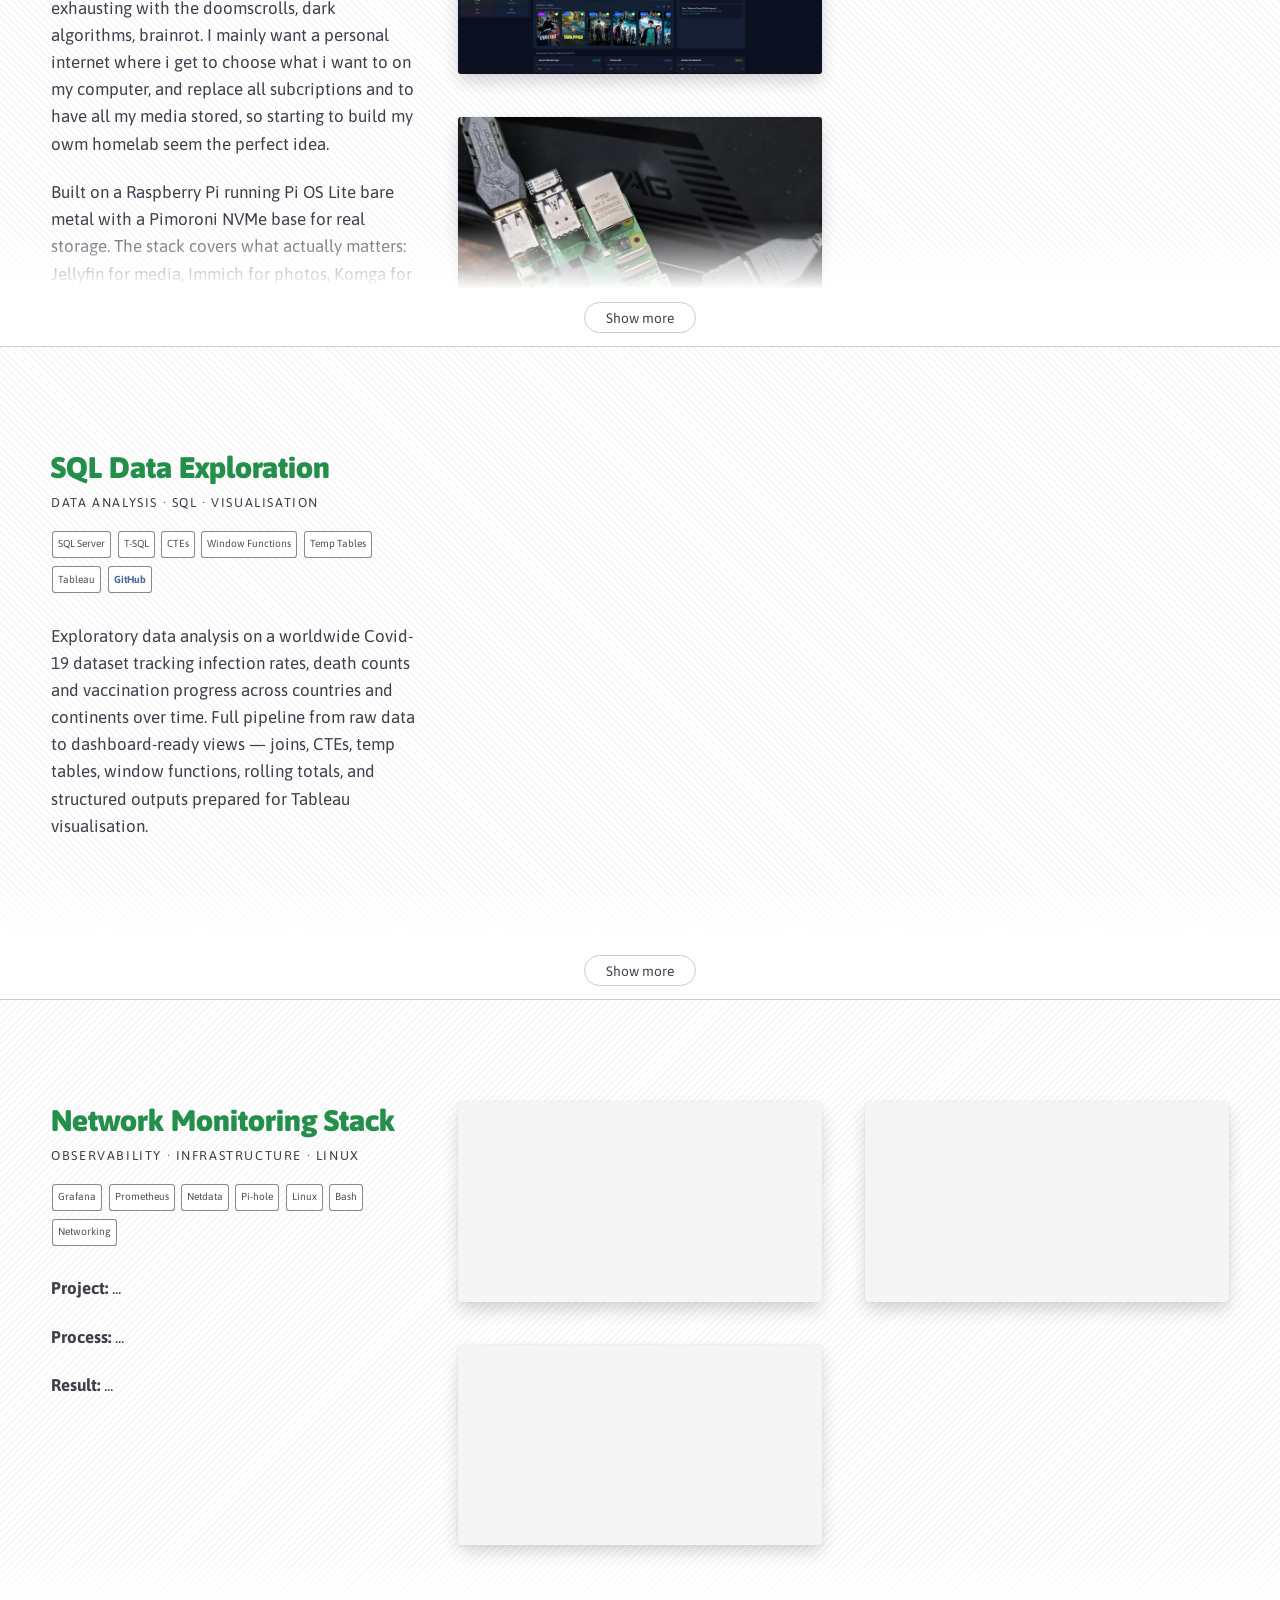
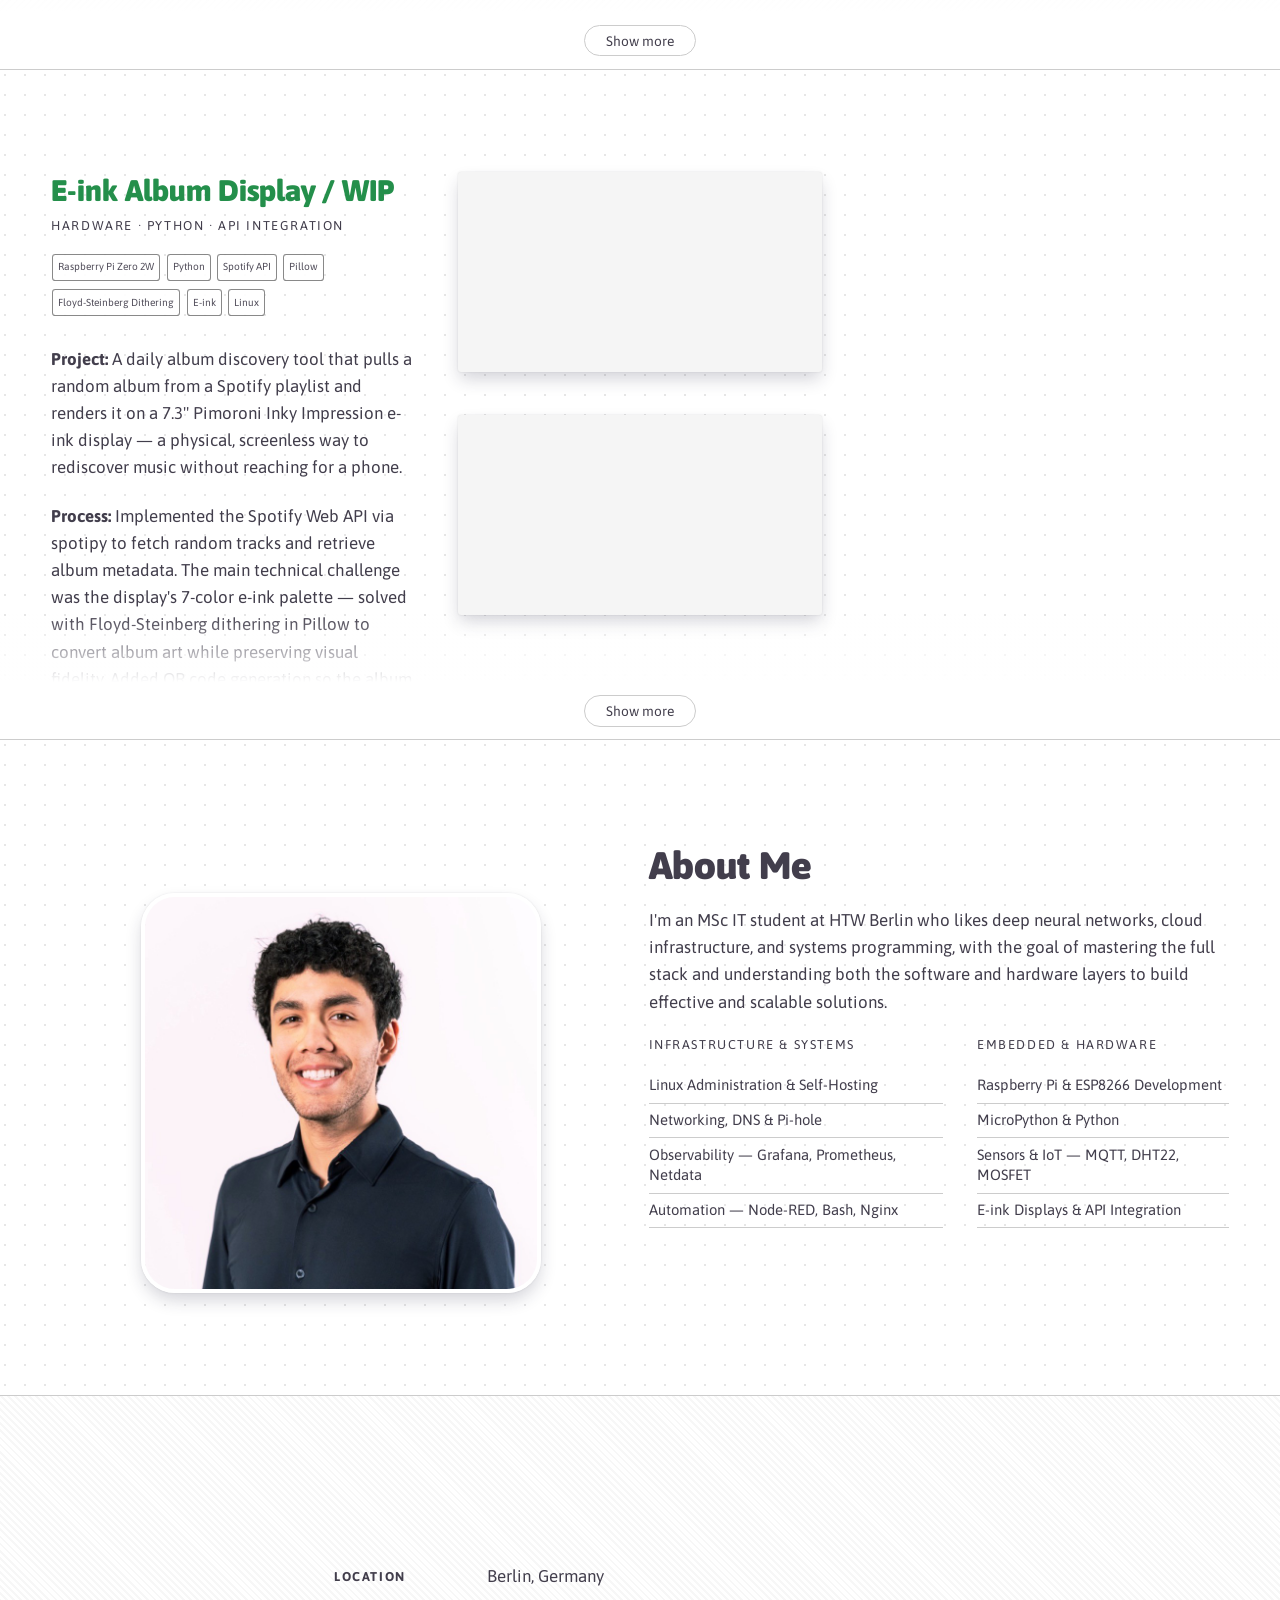
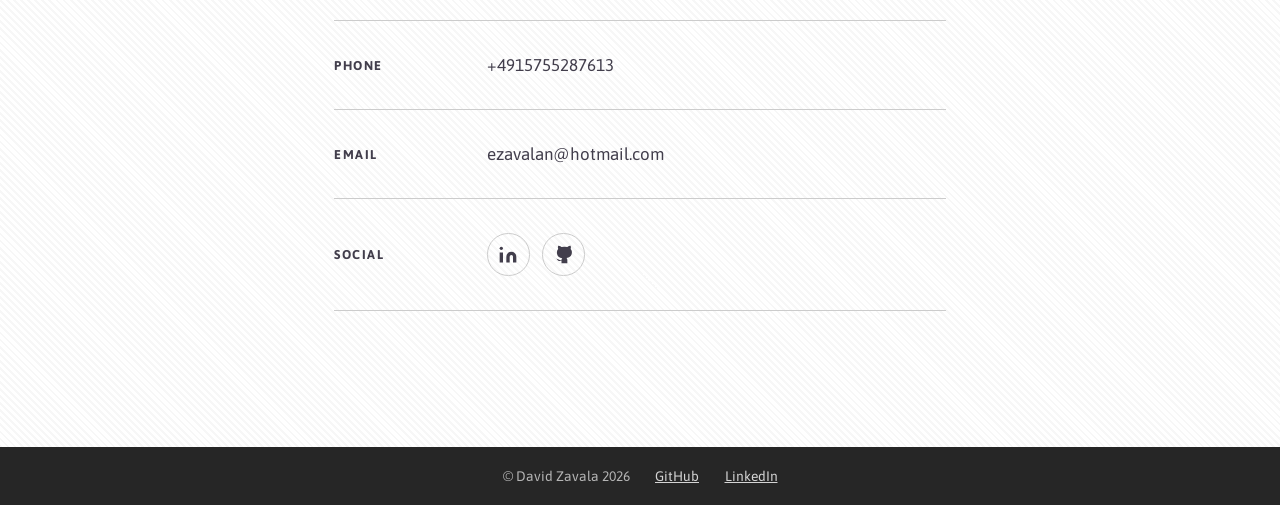
==== commit 577bbd11: "changes v2" ====
--- a/index.html
+++ b/index.html
@@ -20,7 +20,7 @@
 
     <nav class="nav" id="main-nav">
       <div class="nav__container container">
-        <a class="logo" href="/"><div class="nav-sprite"></div></a>
+        <a class="logo" href="/"></a>
         <div class="nav__link-container">
         </div>
       </div>
@@ -30,8 +30,7 @@
 
     <div class="hero__container container polka-dot-bg">
       <h1 class="hero__text polka-dot-bg">
-        <span class="emoji">👋</span>
-        <span class="emoji-placeholder">👋</span>
+        <div class="nav-sprite" style="display:inline-block; vertical-align:middle; margin-right:12px;"></div>
         <span class="hero__line">Hi, I'm
           <a href="#about" class="hero__highlight-1">David Zavala</a>.
         </span><br>
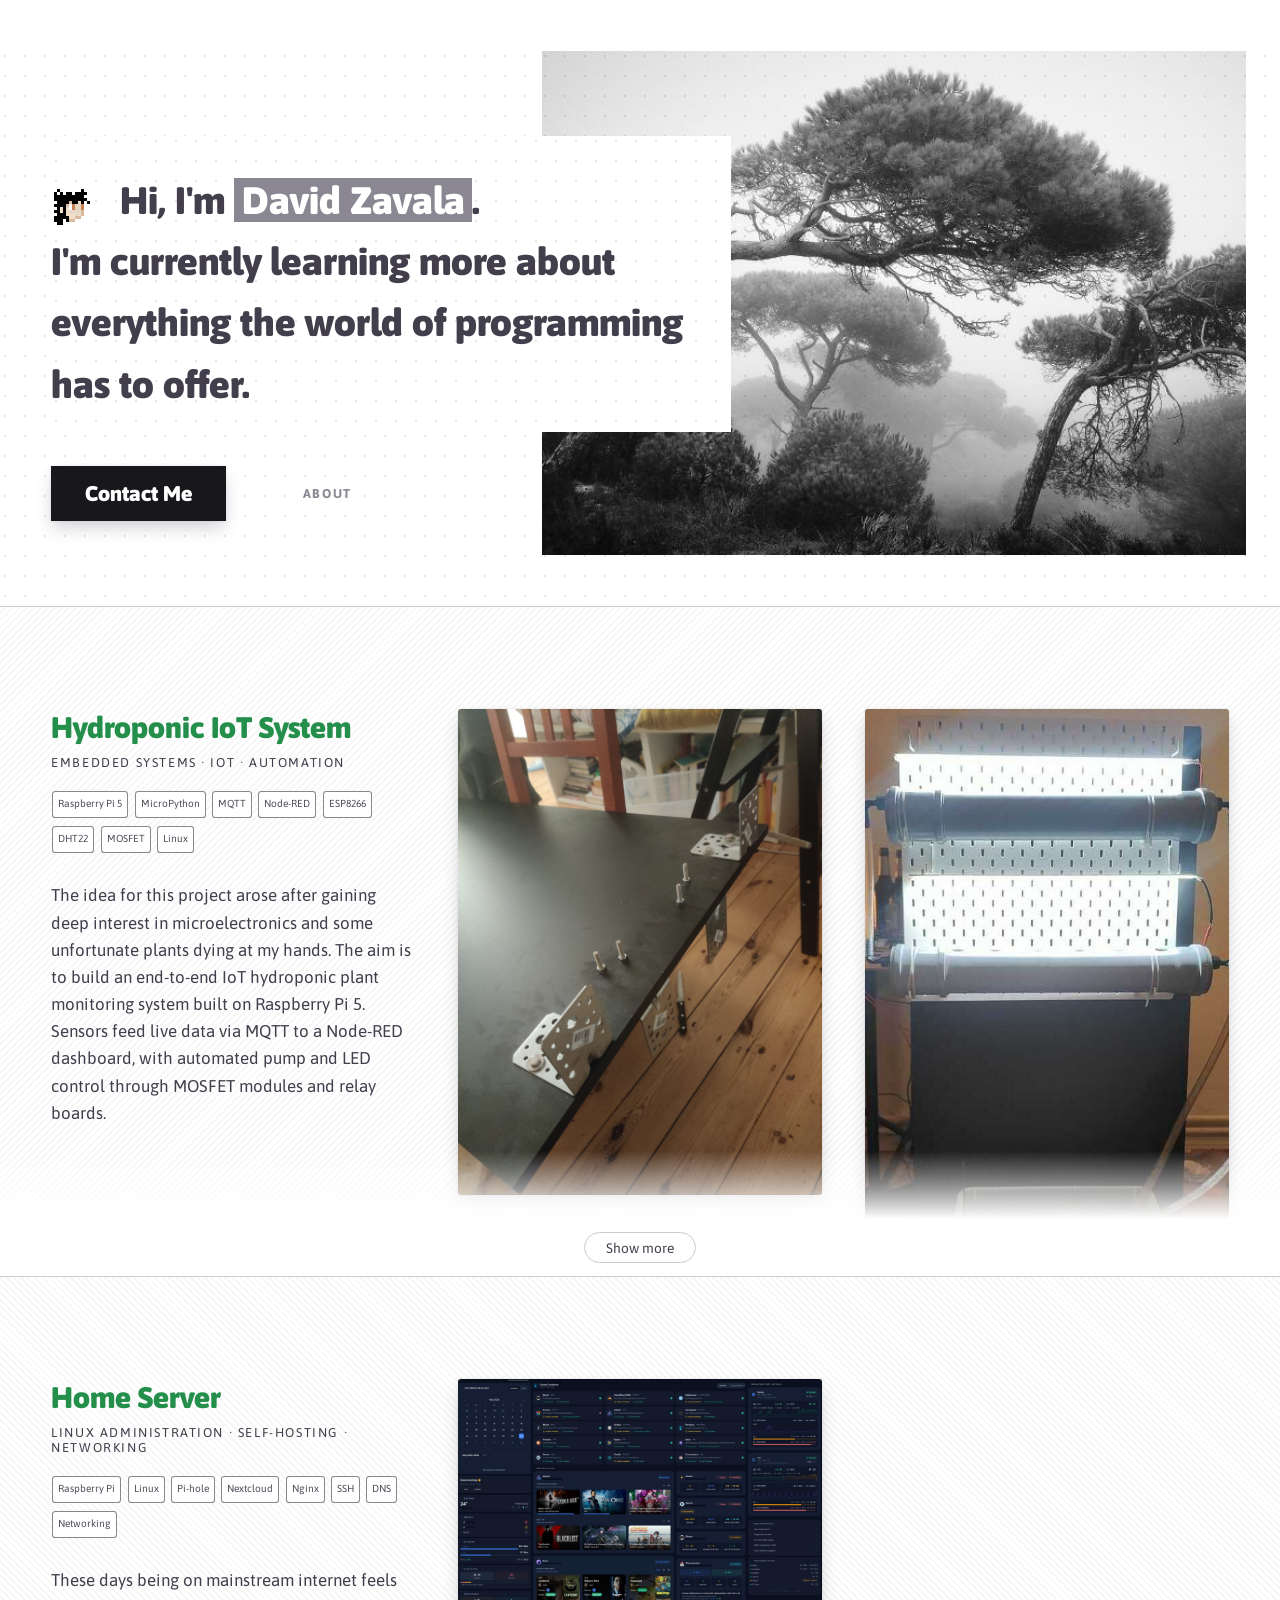
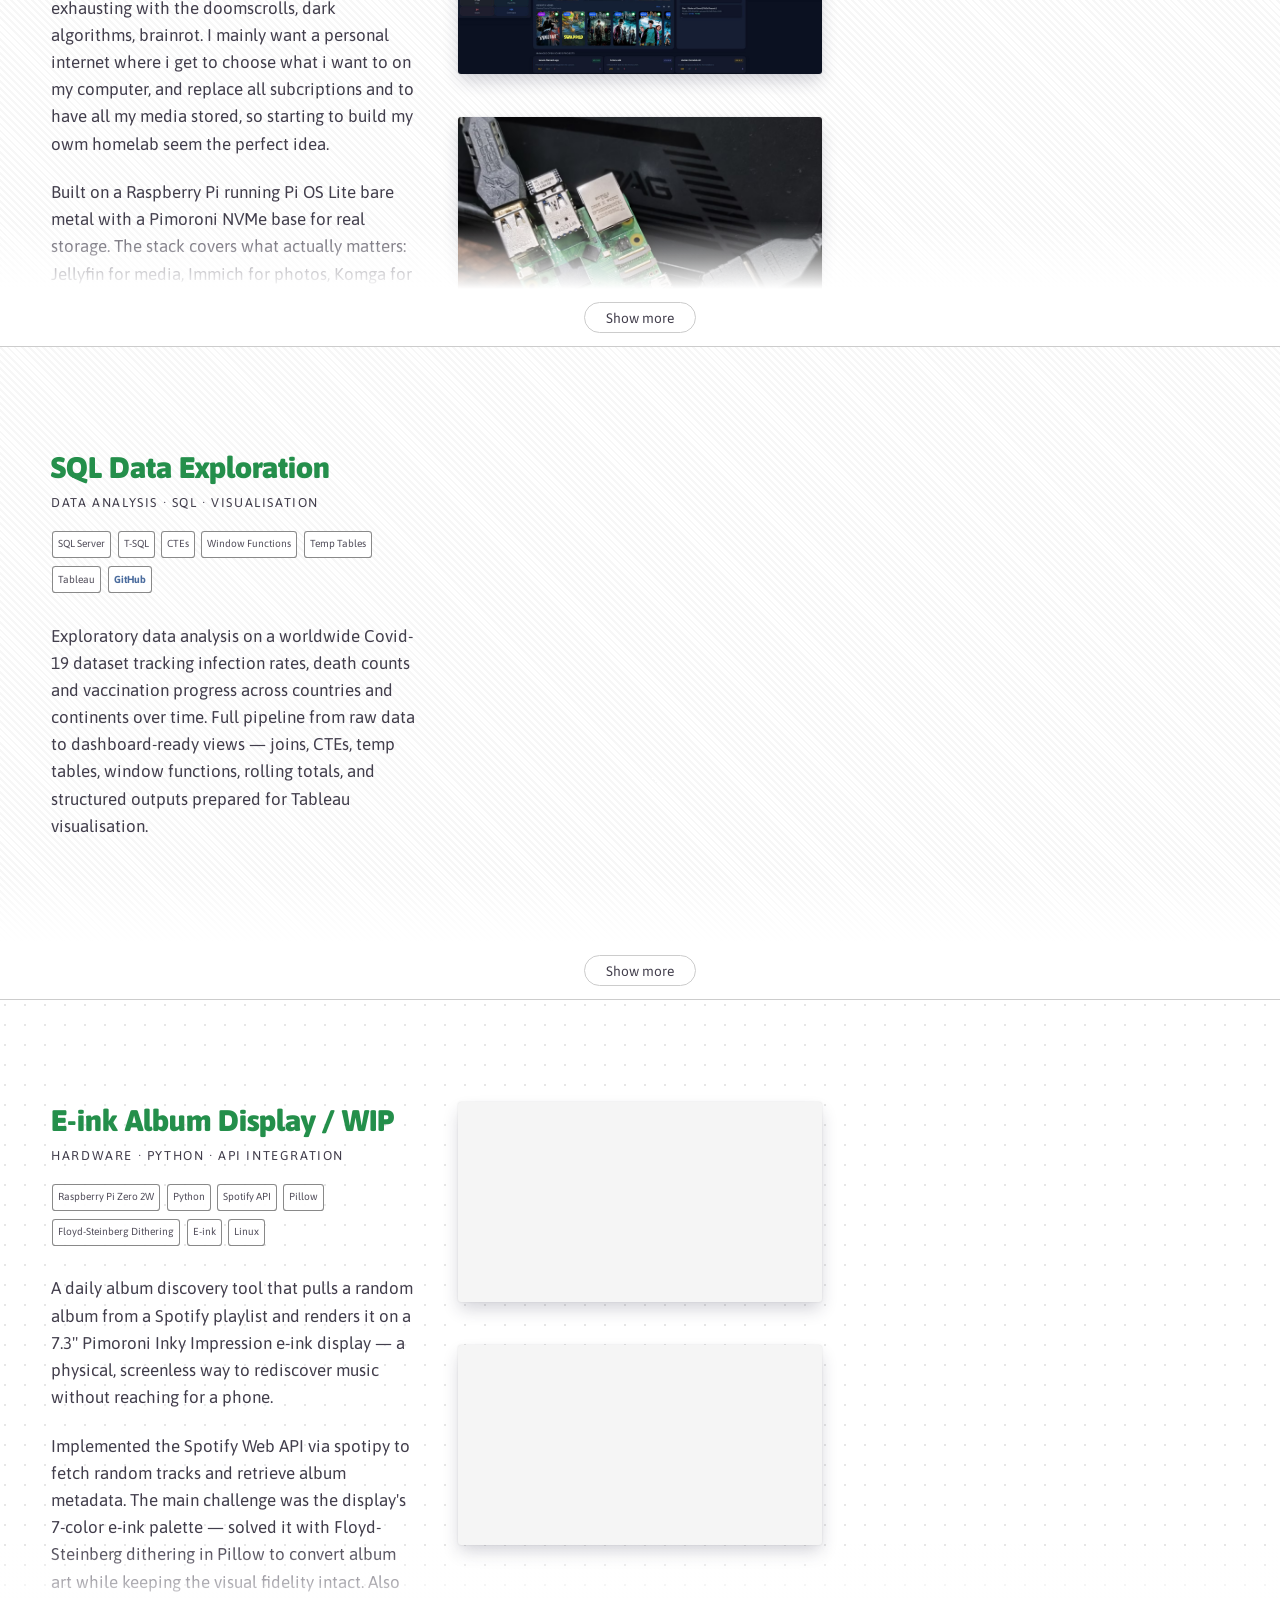
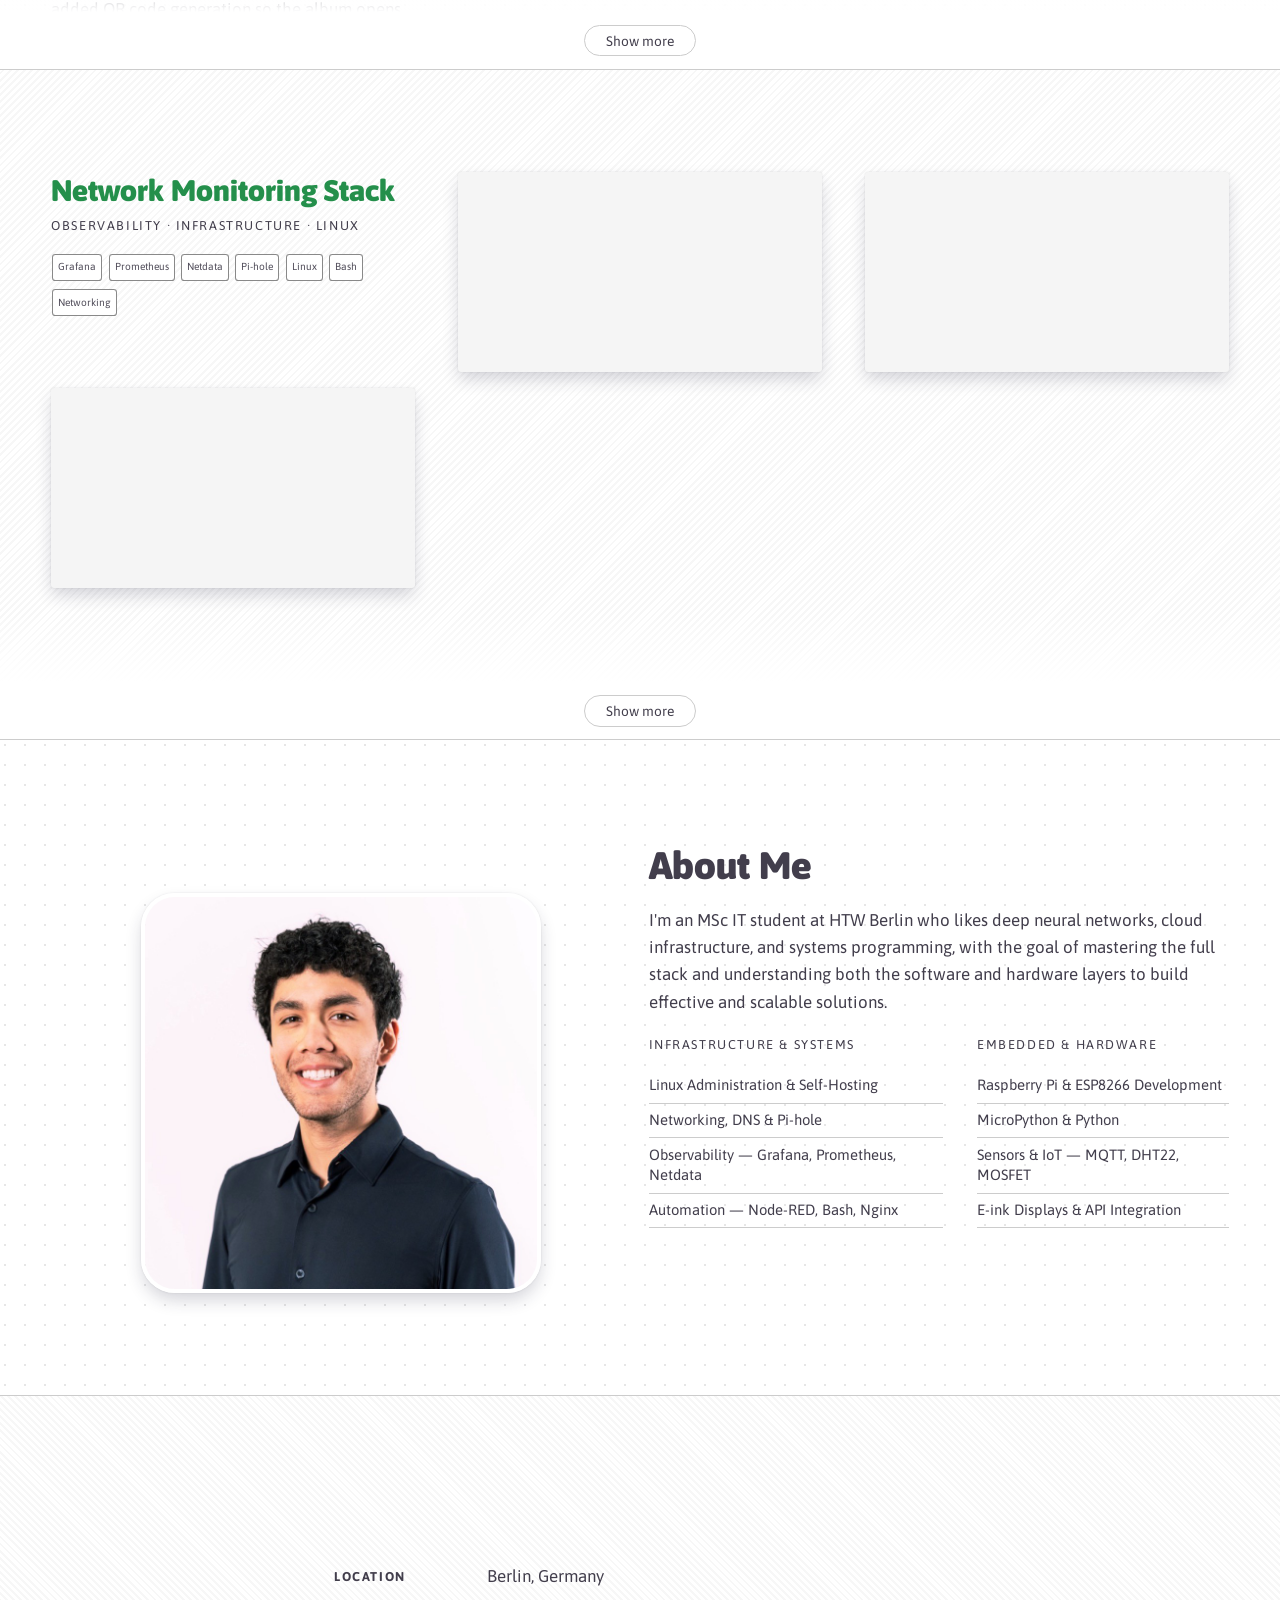
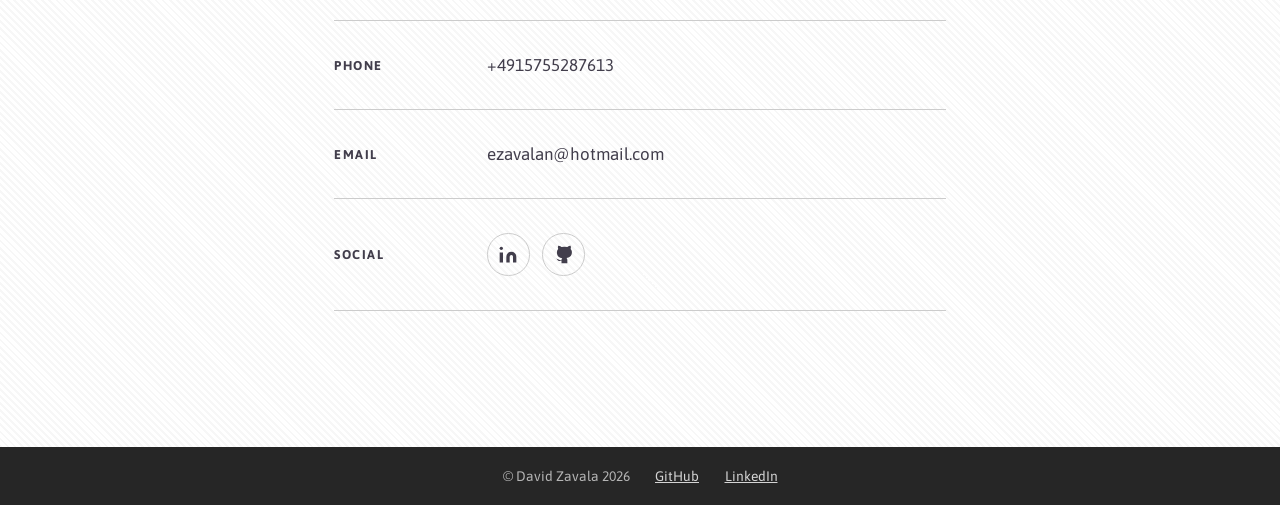
==== commit b4d62a47: "changes v3" ====
--- a/index.html
+++ b/index.html
@@ -165,6 +165,34 @@
       </div>
     </div>
 
+    <div id="eink-album" class="project polka-dot-bg">
+      <div class="container">
+        <div class="box project-info">
+          <h2 class="project-title">E-ink Album Display / WIP</h2>
+          <div class="project-subtitle caps">Hardware · Python · API Integration</div>
+          <div class="skills">
+            <ul class="skill-list">
+              <li class="skill">Raspberry Pi Zero 2W</li>
+              <li class="skill">Python</li>
+              <li class="skill">Spotify API</li>
+              <li class="skill">Pillow</li>
+              <li class="skill">Floyd-Steinberg Dithering</li>
+              <li class="skill">E-ink</li>
+              <li class="skill">Linux</li>
+            </ul>
+          </div>
+          <div class="project-description">
+            <p>A daily album discovery tool that pulls a random album from a Spotify playlist and renders it on a 7.3" Pimoroni Inky Impression e-ink display — a physical, screenless way to rediscover music without reaching for a phone.</p>
+            <p>Implemented the Spotify Web API via spotipy to fetch random tracks and retrieve album metadata. The main challenge was the display's 7-color e-ink palette — solved it with Floyd-Steinberg dithering in Pillow to convert album art while keeping the visual fidelity intact. Also added QR code generation so the album opens directly in Spotify, and built an interactive playlist manager for switching between playlists. Total refresh cycle is around 15 seconds end-to-end.</p>
+            <p>Runs headlessly on a Pi Zero 2W, updating once daily. The dithering implementation and the track name matching — handling Remastered, Remix and alternate versions — were the most interesting problems to work through.</p>
+          </div>
+        </div>
+        <div class="box screen"></div>
+        <div class="box screen"></div>
+        <div class="box screen"></div>
+      </div>
+    </div>
+
     <div id="network-monitoring" class="project pinstripe-bg-315">
       <div class="container">
         <div class="box project-info">
@@ -182,37 +210,6 @@
             </ul>
           </div>
           <div class="project-description">
-            <p><strong>Project:</strong> ...</p>
-            <p><strong>Process:</strong> ...</p>
-            <p><strong>Result:</strong> ...</p>
-          </div>
-        </div>
-        <div class="box screen"></div>
-        <div class="box screen"></div>
-        <div class="box screen"></div>
-      </div>
-    </div>
-
-    <div id="eink-album" class="project polka-dot-bg">
-      <div class="container">
-        <div class="box project-info">
-          <h2 class="project-title">E-ink Album Display / WIP</h2>
-          <div class="project-subtitle caps">Hardware · Python · API Integration</div>
-          <div class="skills">
-            <ul class="skill-list">
-              <li class="skill">Raspberry Pi Zero 2W</li>
-              <li class="skill">Python</li>
-              <li class="skill">Spotify API</li>
-              <li class="skill">Pillow</li>
-              <li class="skill">Floyd-Steinberg Dithering</li>
-              <li class="skill">E-ink</li>
-              <li class="skill">Linux</li>
-            </ul>
-          </div>
-          <div class="project-description">
-            <p><strong>Project:</strong> A daily album discovery tool that pulls a random album from a Spotify playlist and renders it on a 7.3" Pimoroni Inky Impression e-ink display — a physical, screenless way to rediscover music without reaching for a phone.</p>
-            <p><strong>Process:</strong> Implemented the Spotify Web API via spotipy to fetch random tracks and retrieve album metadata. The main technical challenge was the display's 7-color e-ink palette — solved with Floyd-Steinberg dithering in Pillow to convert album art while preserving visual fidelity. Added QR code generation so the album opens directly in Spotify, and built an interactive playlist manager for switching between playlists. Total refresh cycle: ~15 seconds end-to-end.</p>
-            <p><strong>Result:</strong> Runs headlessly on a Pi Zero 2 W, updating once daily. The dithering implementation and smart track name matching — handling Remastered, Remix, and alternate versions — were the most technically interesting problems.</p>
           </div>
         </div>
         <div class="box screen"></div>
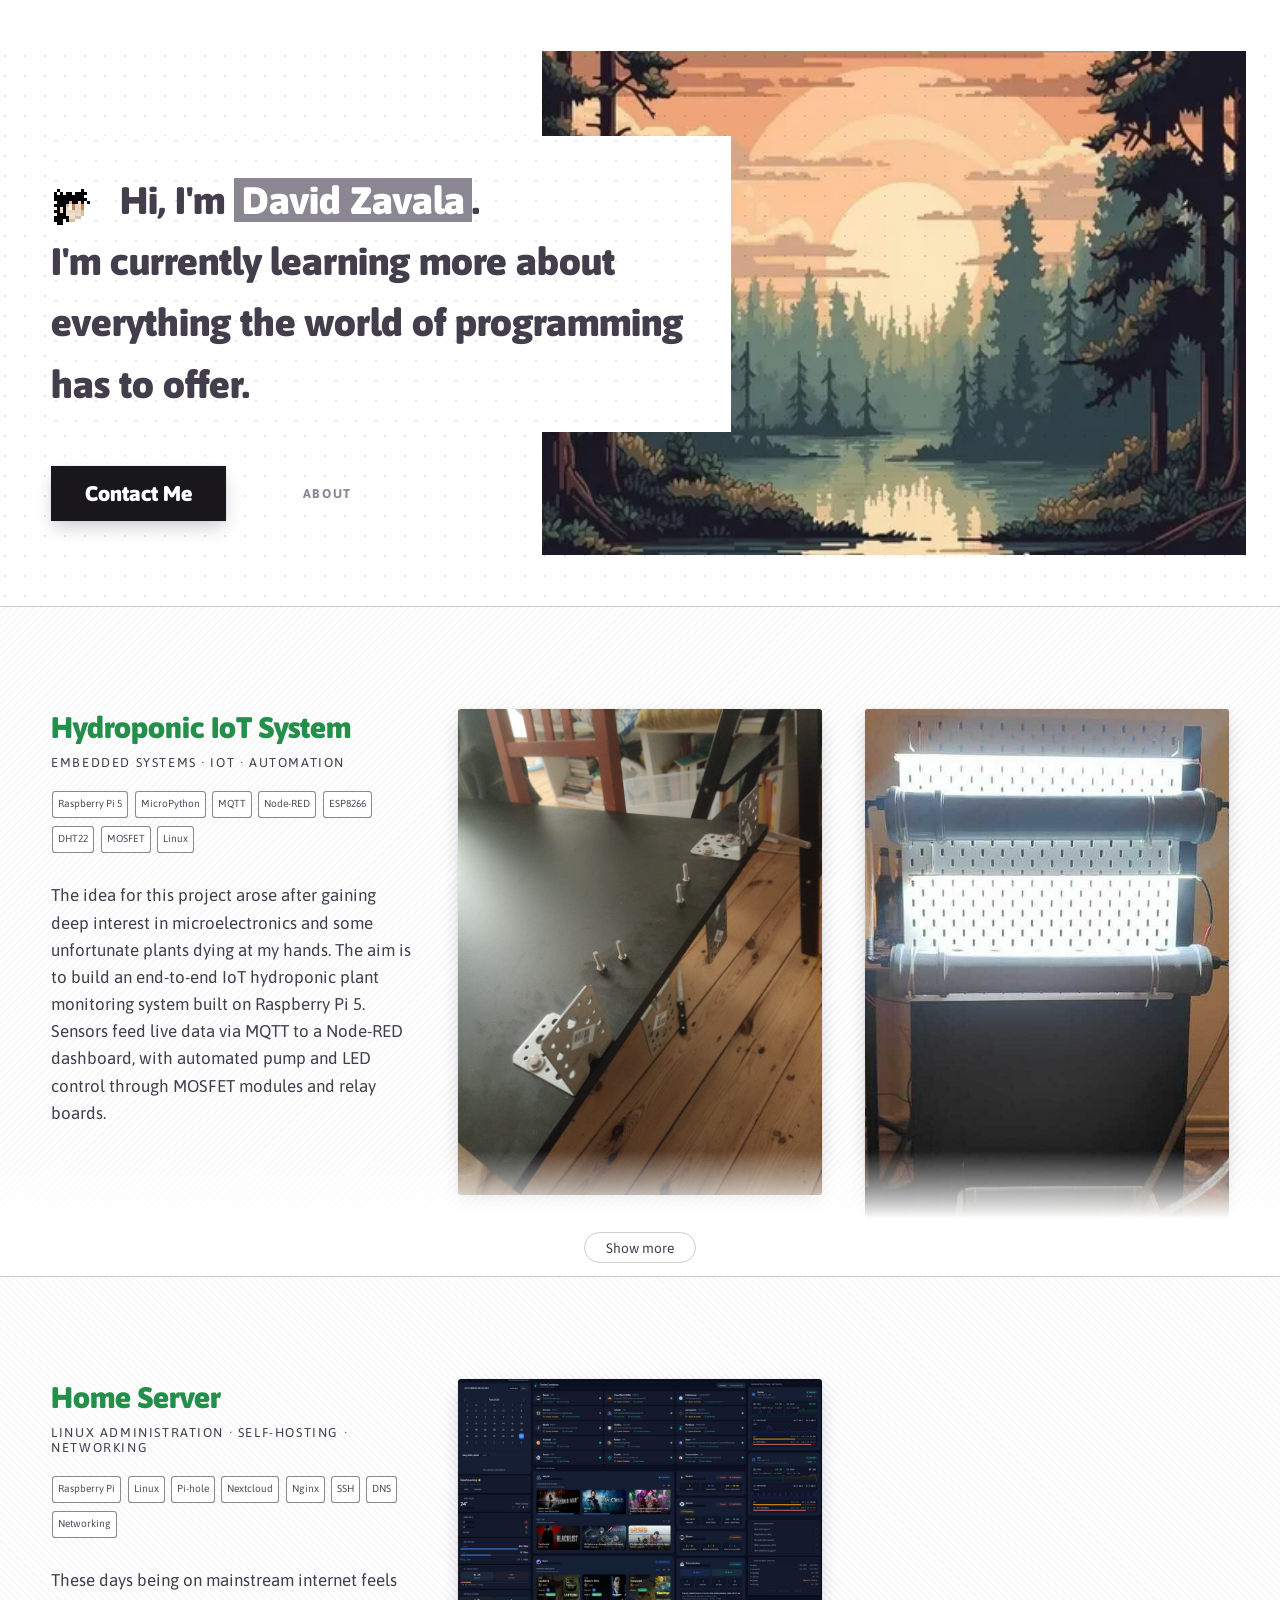
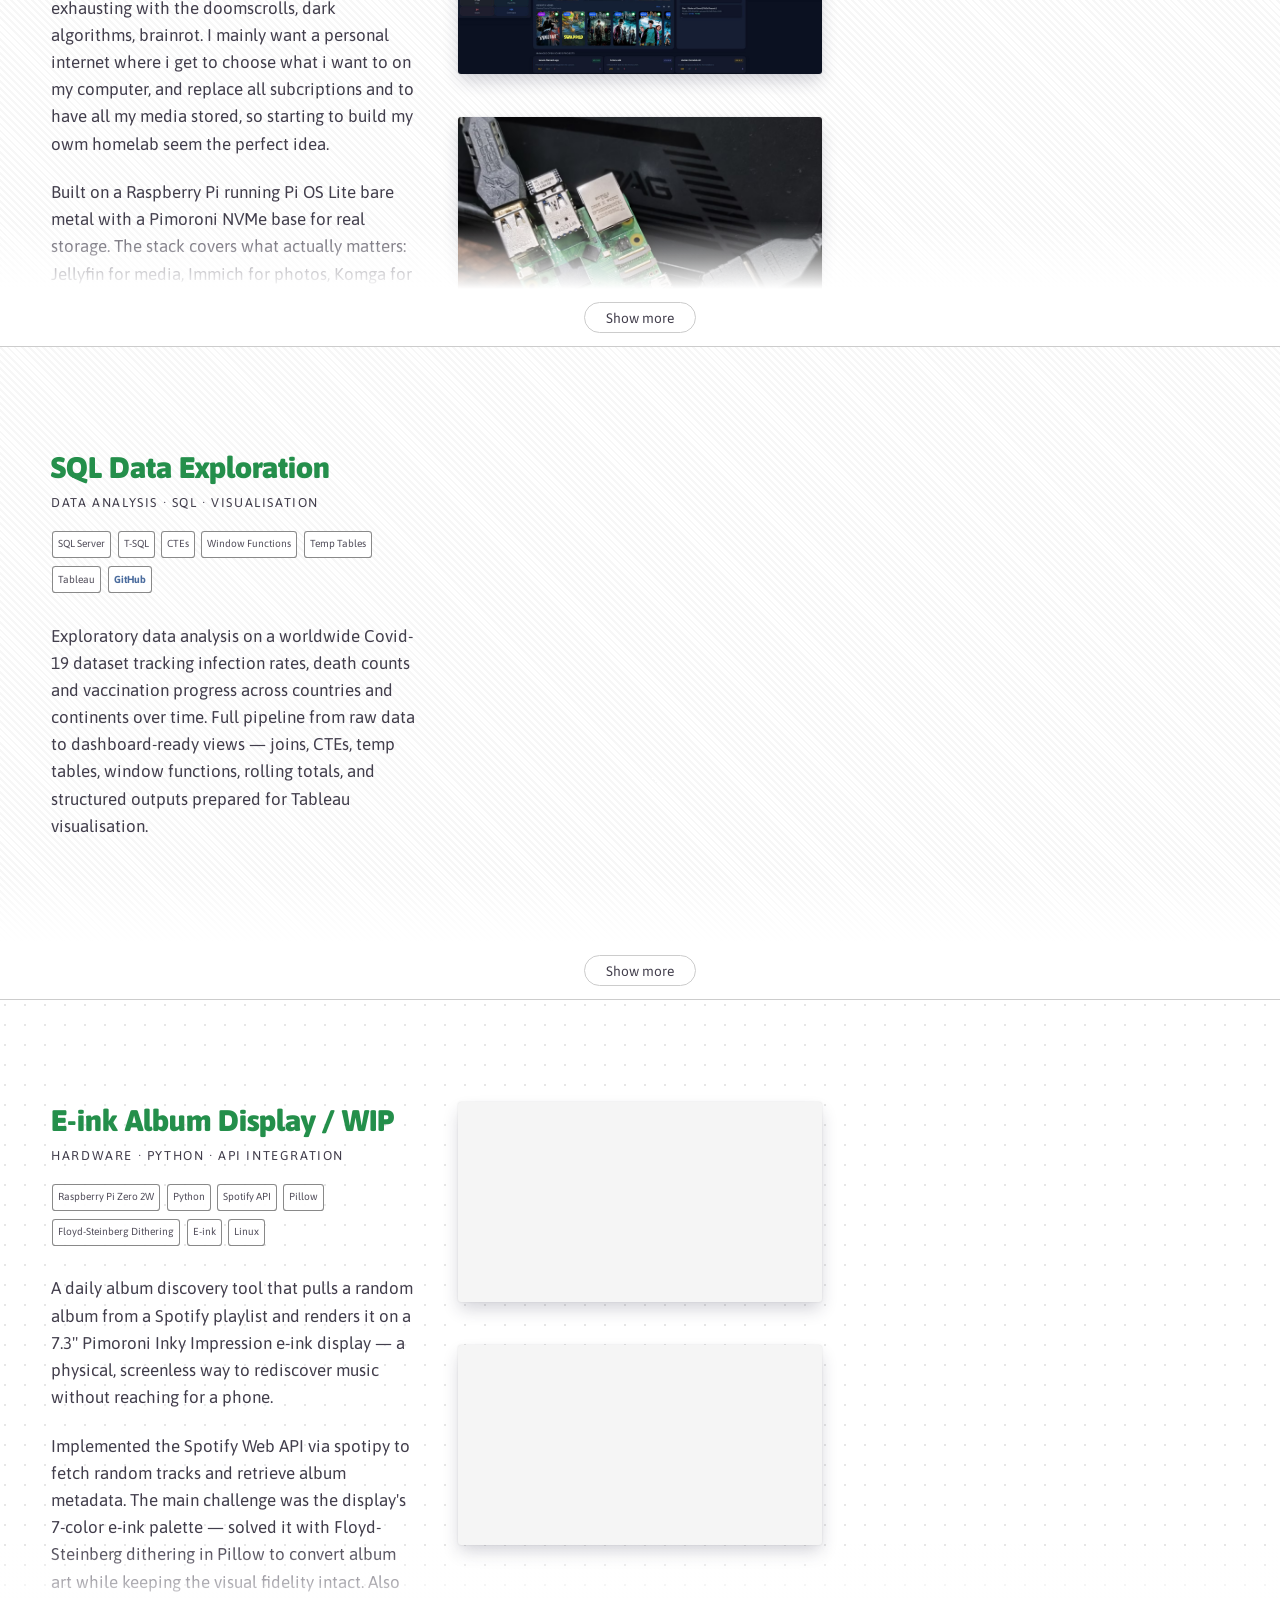
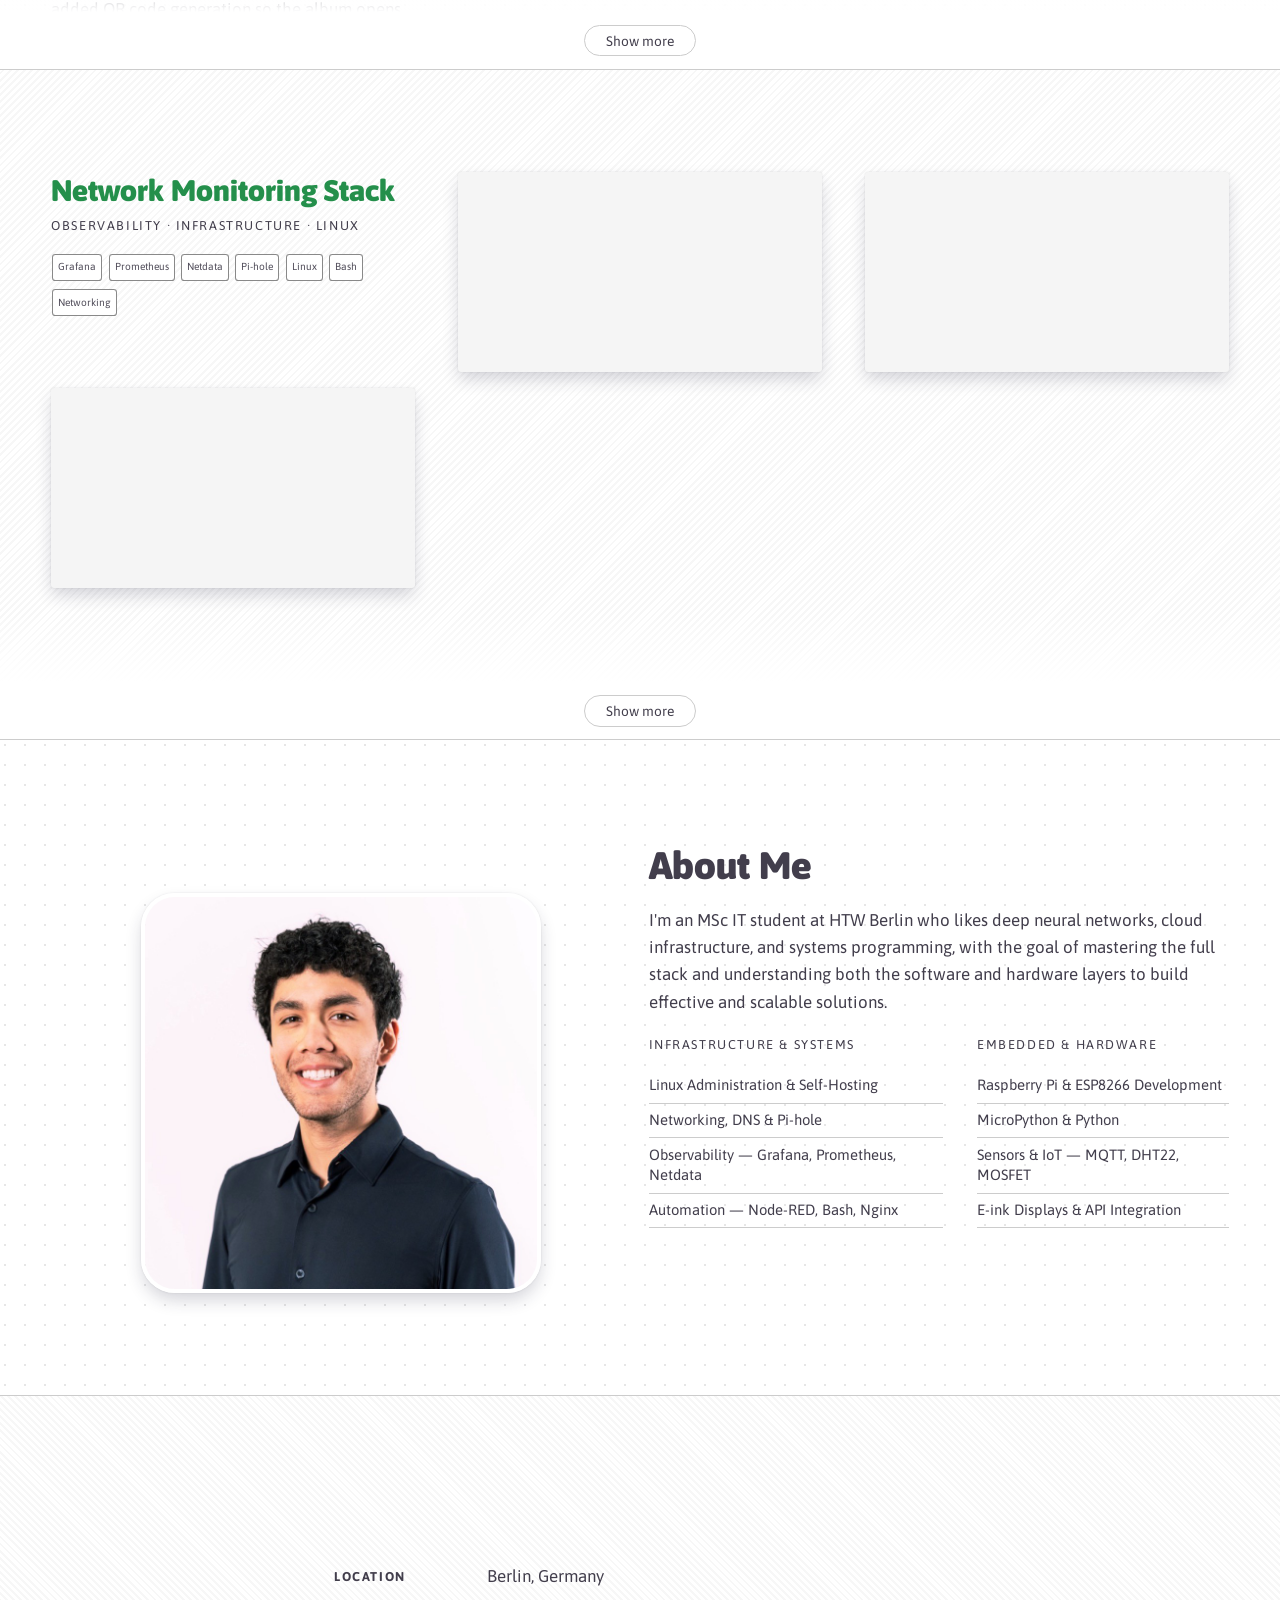
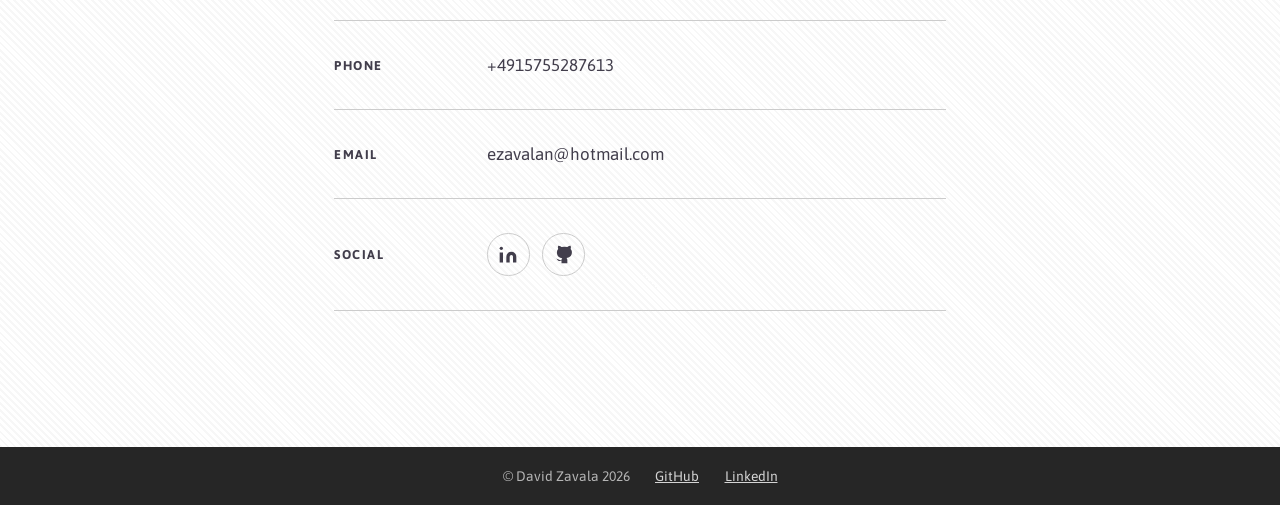
==== commit a6104f3d: "replace webp favicon wrapper with real svg sprite" ====
--- a/index.html
+++ b/index.html
@@ -5,9 +5,7 @@
   <meta charset="UTF-8">
   <meta name="viewport" content="width=device-width, initial-scale=1.0">
   <meta http-equiv="X-UA-Compatible" content="ie=edge">
-  <link rel="icon" type="image/svg+xml" href="/favicon.svg">
   <link rel="icon" type="image/svg+xml" href="favicon.svg">
-  <link rel="alternate icon" href="favicon.ico">
   <link href="https://fonts.googleapis.com/css?family=Asap|Nunito:400,600,700,800,900&display=swap" rel="stylesheet">
   <link href="https://fonts.googleapis.com/css?family=Fira+Sans:400,700&display=swap" rel="stylesheet">
   <link rel="stylesheet" href="global.css">
@@ -26,7 +24,7 @@
       </div>
     </nav>
 
-    <img src="images/hero.jpg" class="hero__image" alt="hero — coming soon">
+    <img src="images/forest.jpg" class="hero__image" alt="hero — coming soon">
 
     <div class="hero__container container polka-dot-bg">
       <h1 class="hero__text polka-dot-bg">
--- a/global.css
+++ b/global.css
@@ -5,7 +5,7 @@
 **************************/
 :root {
   /* Sprite system — populated when pixel art is ready */
-  --sprite-nav: url('[data-uri]');        /* nav logo sprite, base64 WebP */
+  --sprite-nav: url('assets/sprites/Sprite-0001.svg');        /* nav logo sprite, base64 WebP */
   --sprite-hero: none;       /* hero character sprite */
   --sprite-sheet: none;      /* main sprite sheet */
 }
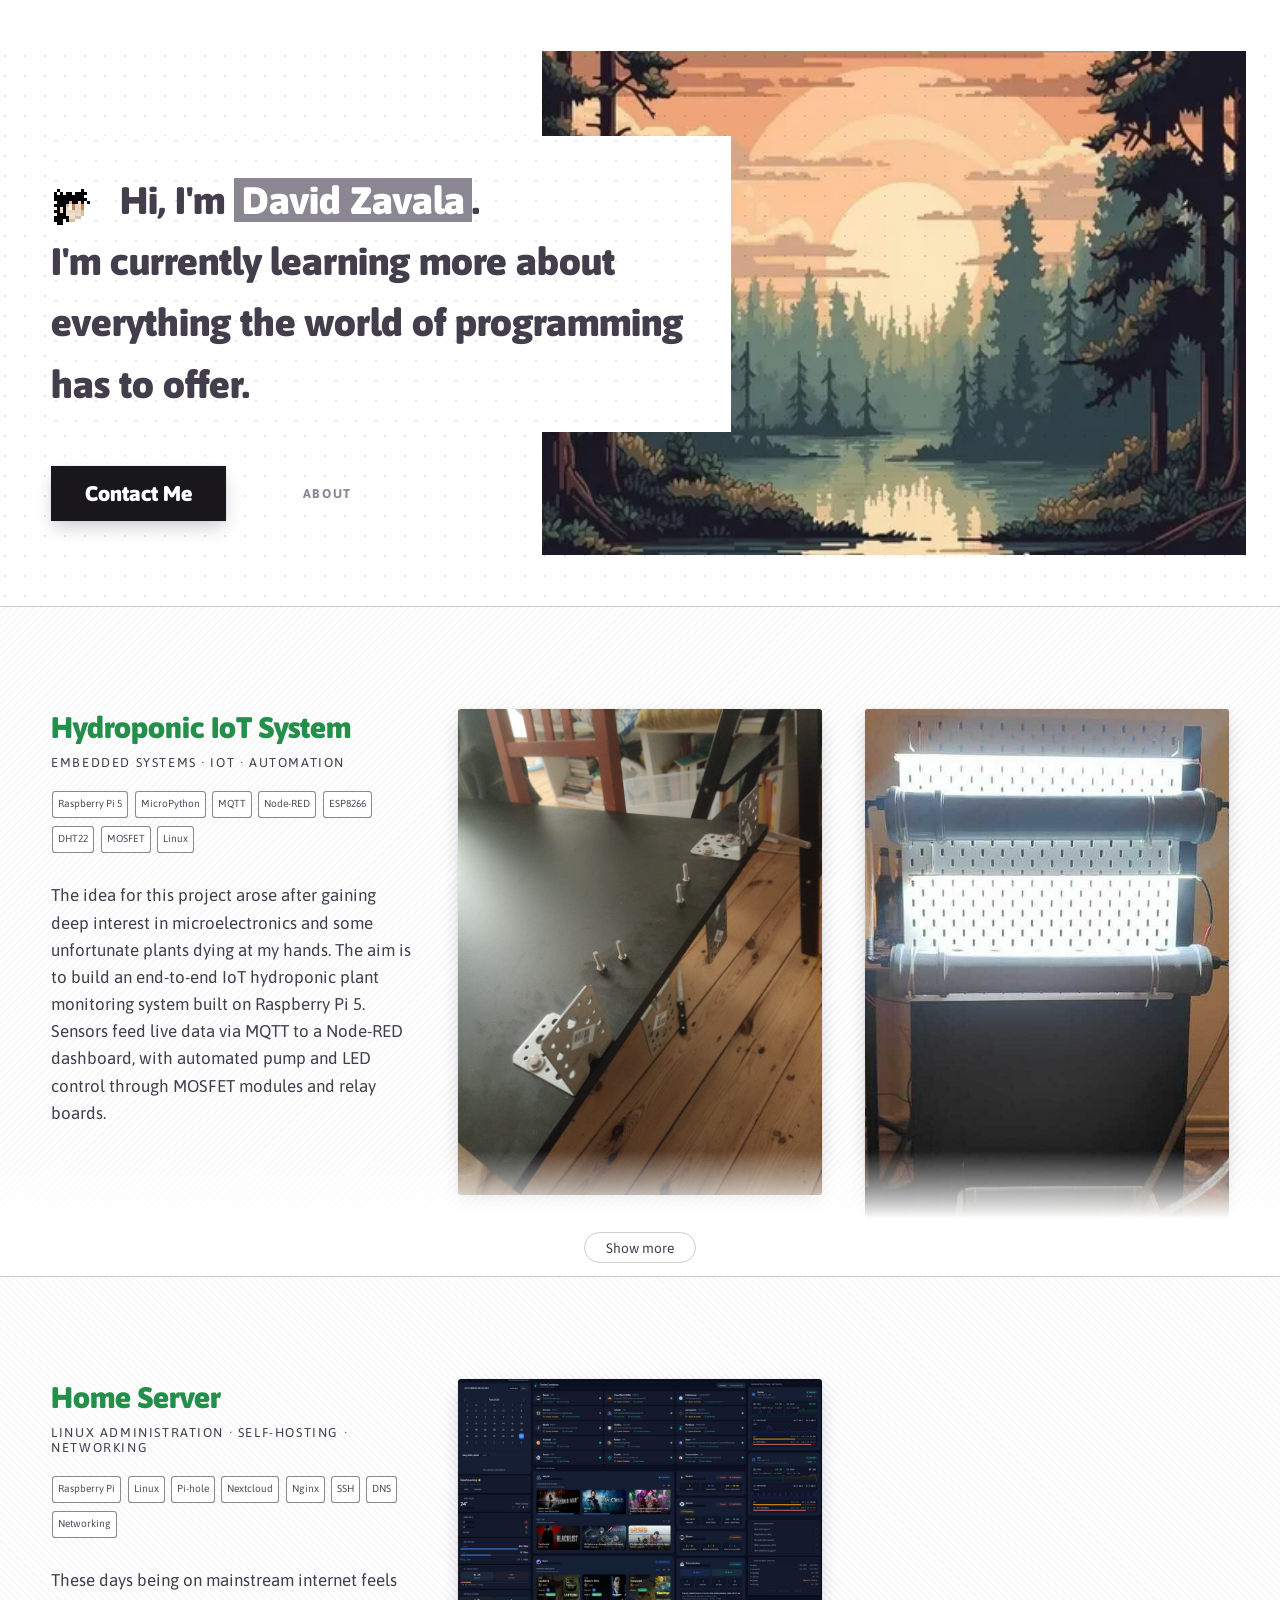
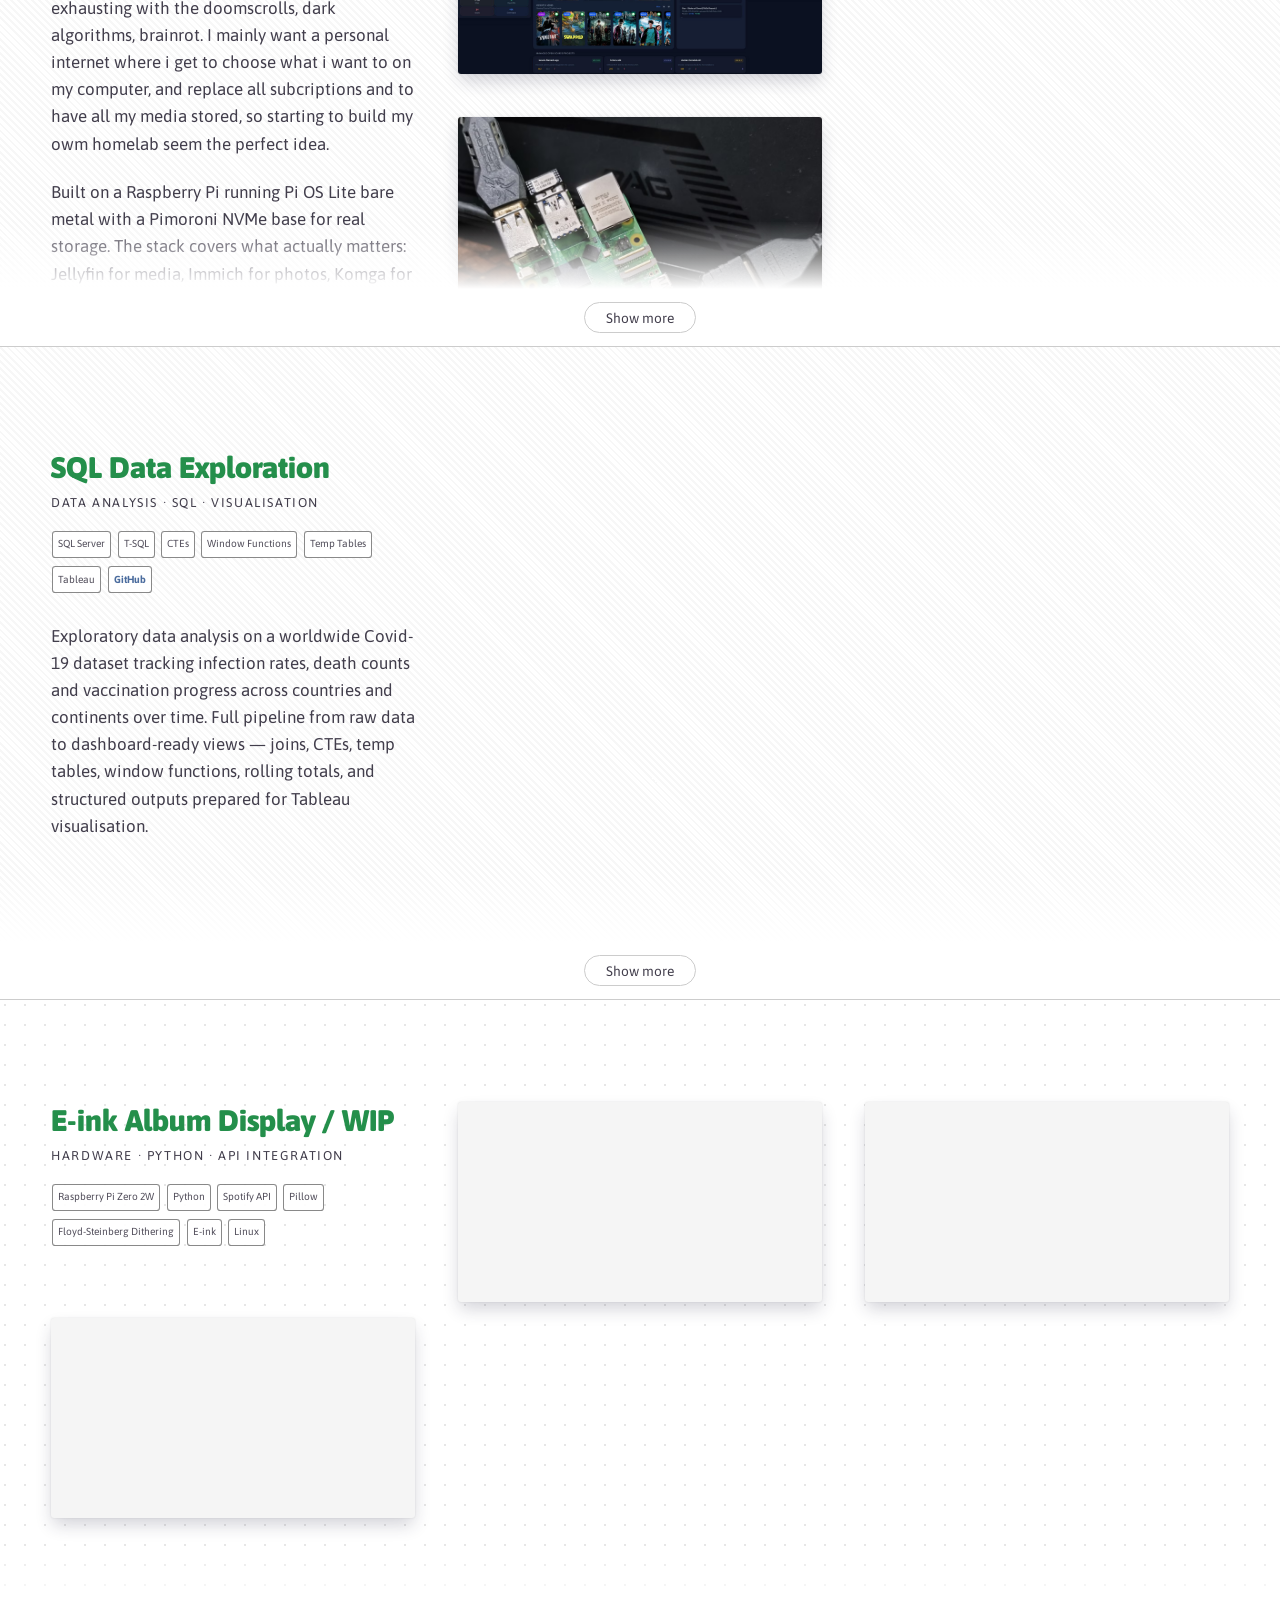
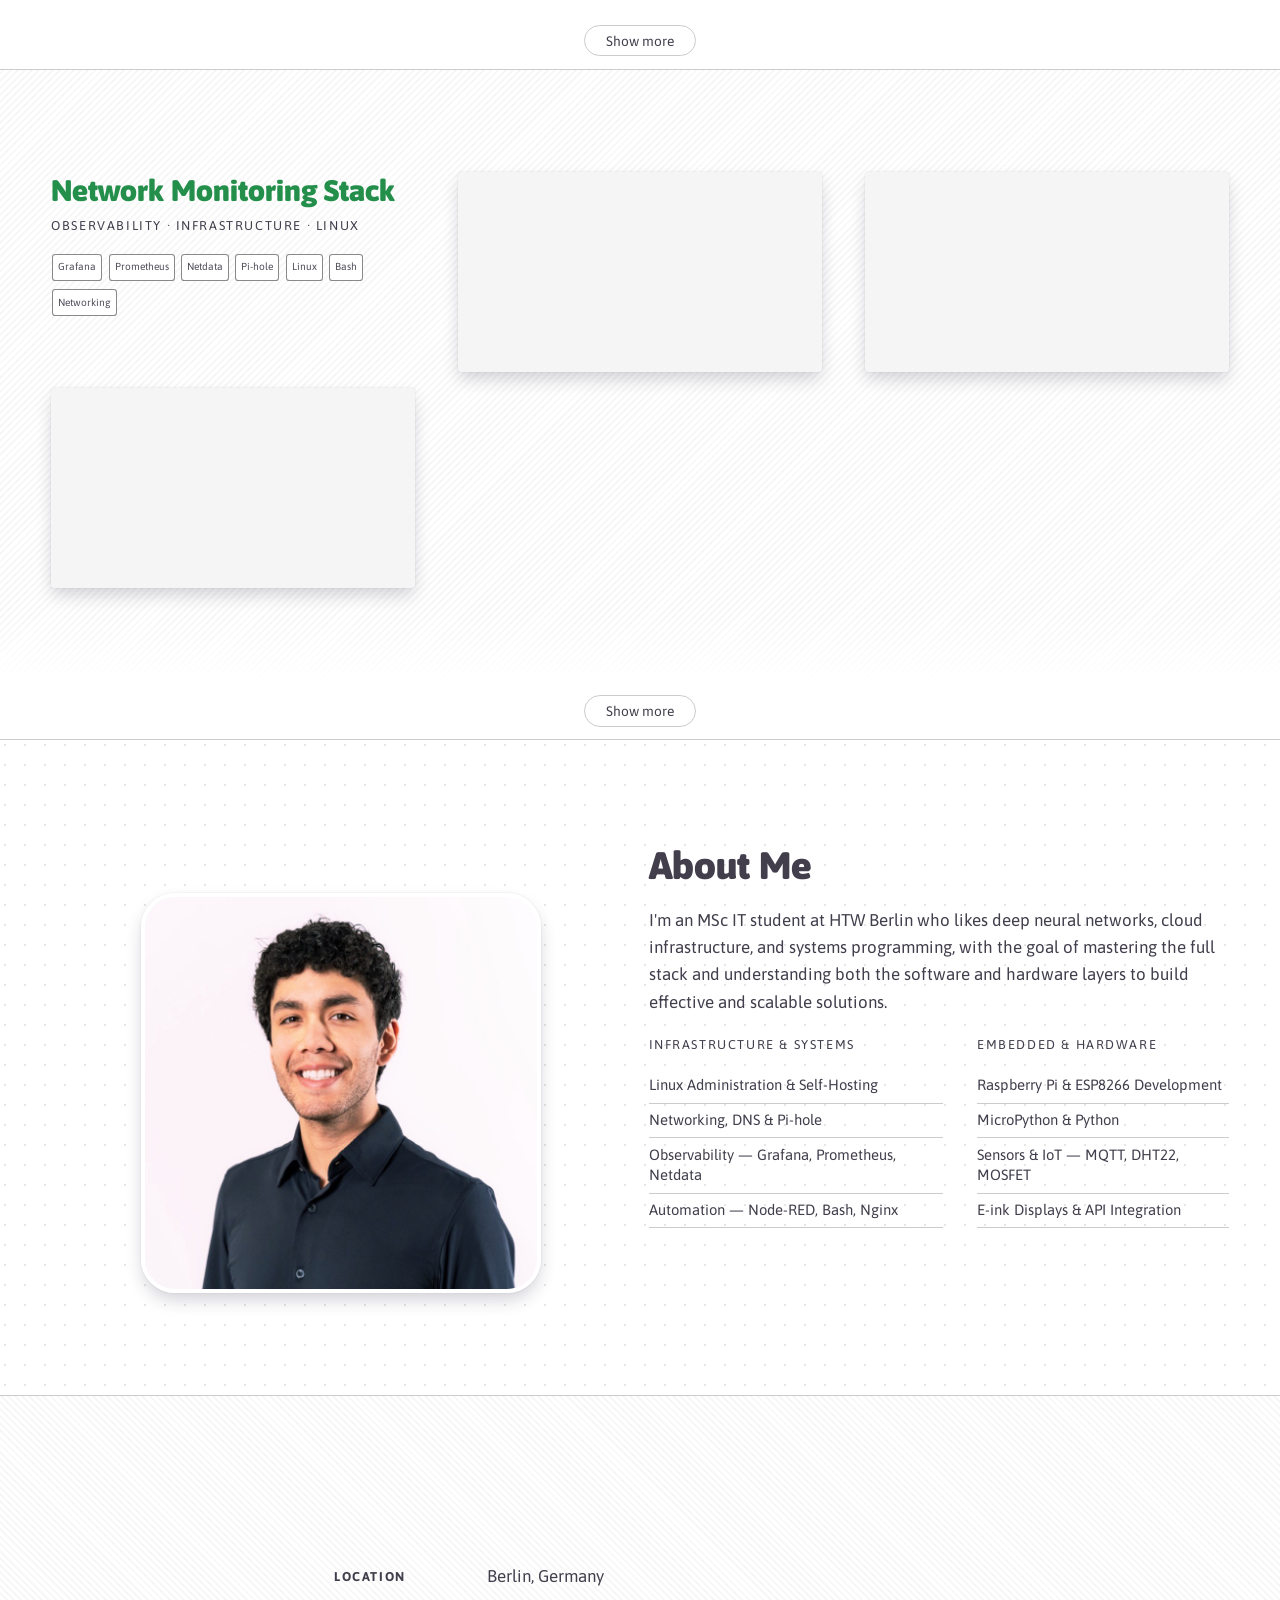
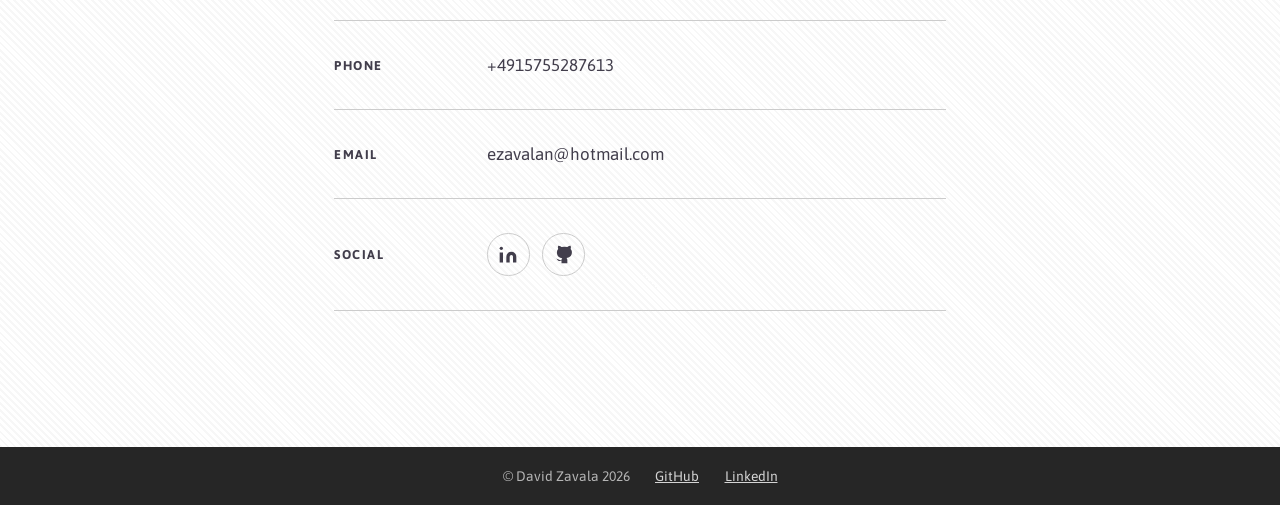
==== commit 8a270cfa: "remove eink description" ====
--- a/index.html
+++ b/index.html
@@ -6,6 +6,7 @@
   <meta name="viewport" content="width=device-width, initial-scale=1.0">
   <meta http-equiv="X-UA-Compatible" content="ie=edge">
   <link rel="icon" type="image/svg+xml" href="favicon.svg">
+  <link rel="icon" type="image/png" href="favicon.png">
   <link href="https://fonts.googleapis.com/css?family=Asap|Nunito:400,600,700,800,900&display=swap" rel="stylesheet">
   <link href="https://fonts.googleapis.com/css?family=Fira+Sans:400,700&display=swap" rel="stylesheet">
   <link rel="stylesheet" href="global.css">
@@ -180,9 +181,6 @@
             </ul>
           </div>
           <div class="project-description">
-            <p>A daily album discovery tool that pulls a random album from a Spotify playlist and renders it on a 7.3" Pimoroni Inky Impression e-ink display — a physical, screenless way to rediscover music without reaching for a phone.</p>
-            <p>Implemented the Spotify Web API via spotipy to fetch random tracks and retrieve album metadata. The main challenge was the display's 7-color e-ink palette — solved it with Floyd-Steinberg dithering in Pillow to convert album art while keeping the visual fidelity intact. Also added QR code generation so the album opens directly in Spotify, and built an interactive playlist manager for switching between playlists. Total refresh cycle is around 15 seconds end-to-end.</p>
-            <p>Runs headlessly on a Pi Zero 2W, updating once daily. The dithering implementation and the track name matching — handling Remastered, Remix and alternate versions — were the most interesting problems to work through.</p>
           </div>
         </div>
         <div class="box screen"></div>
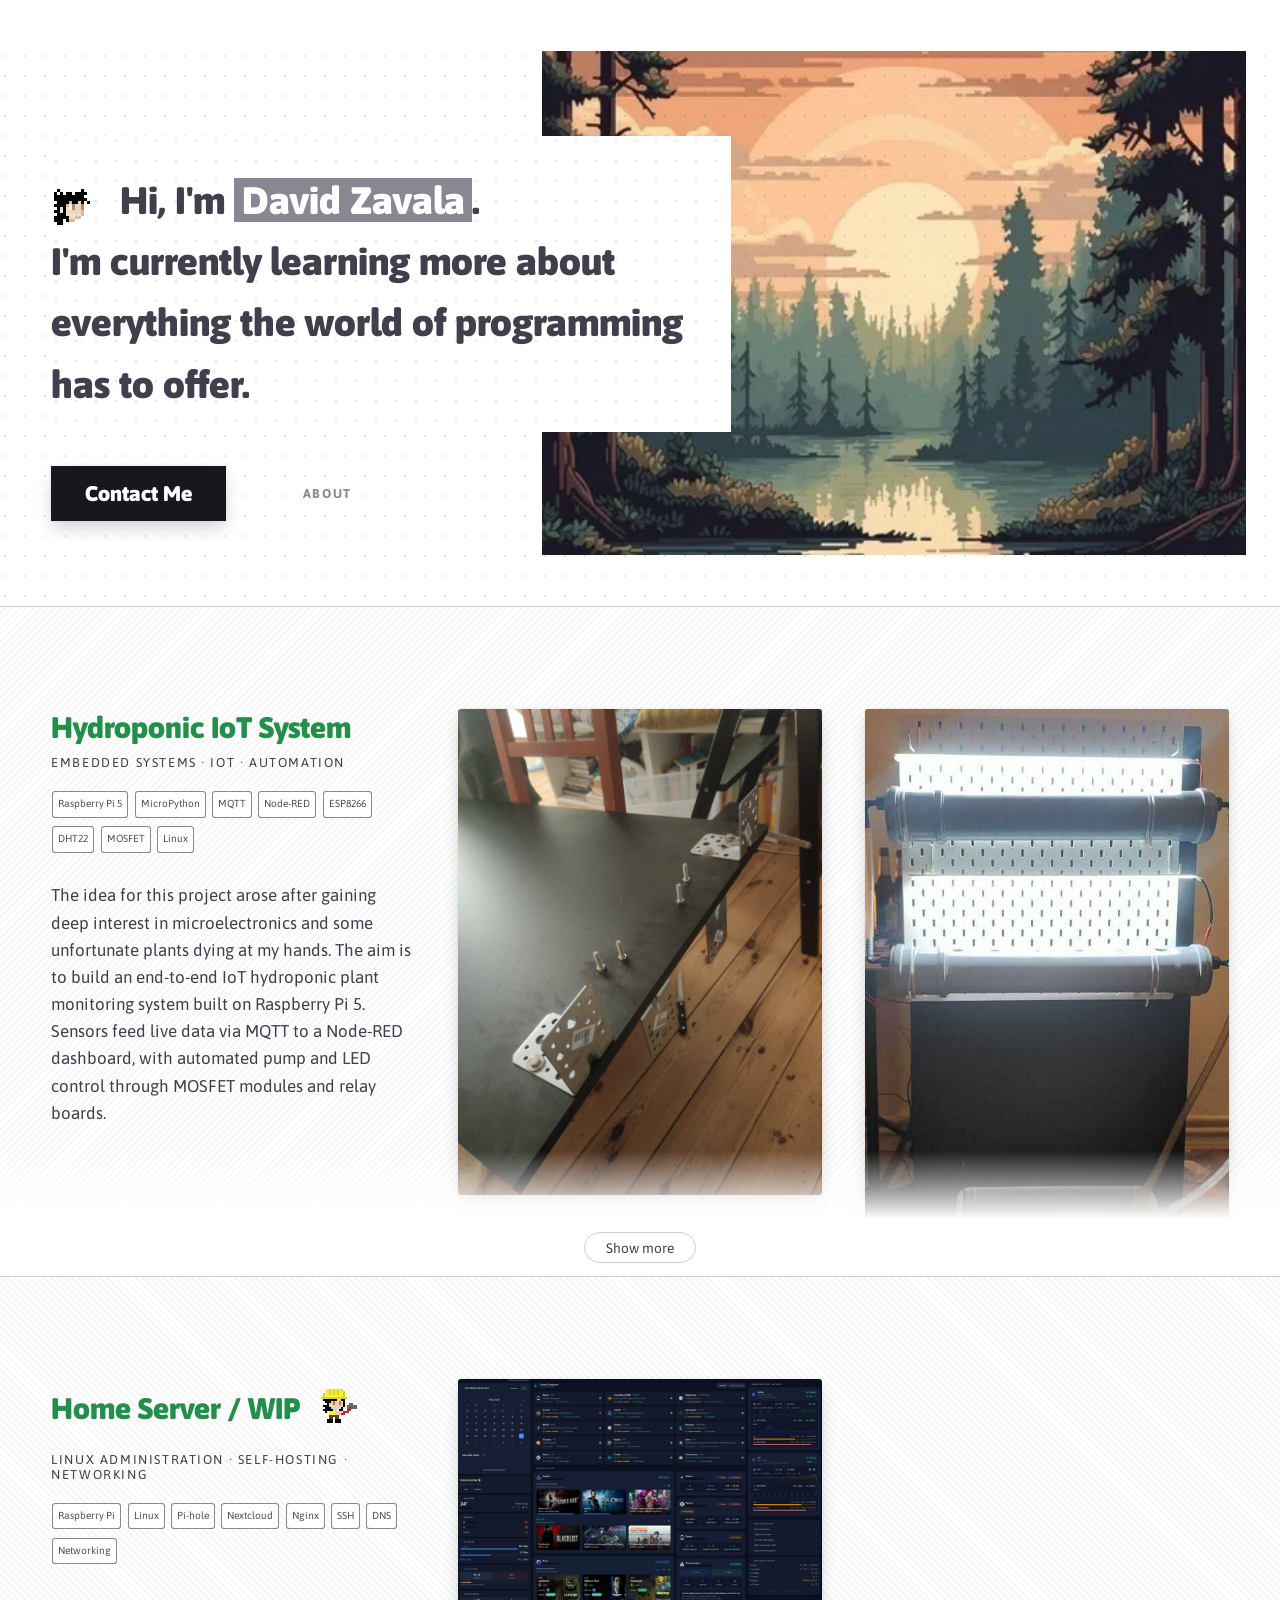
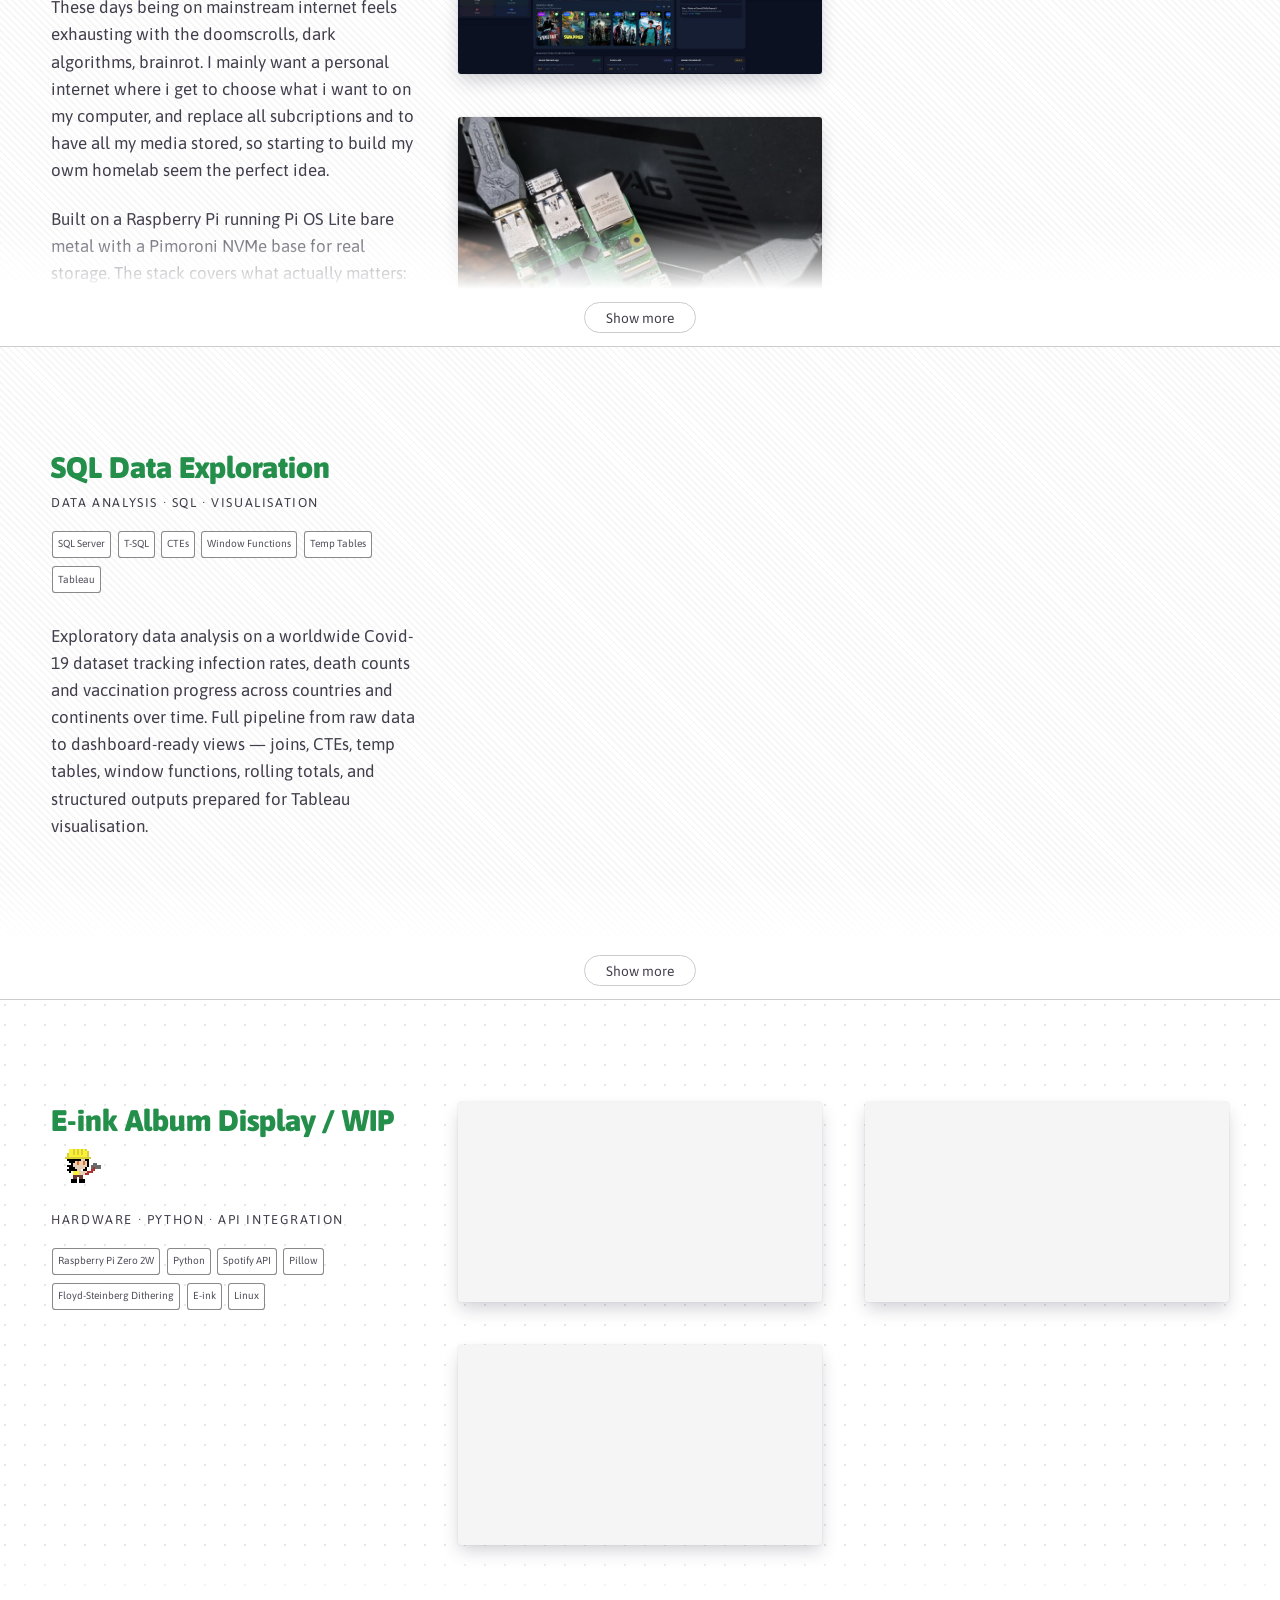
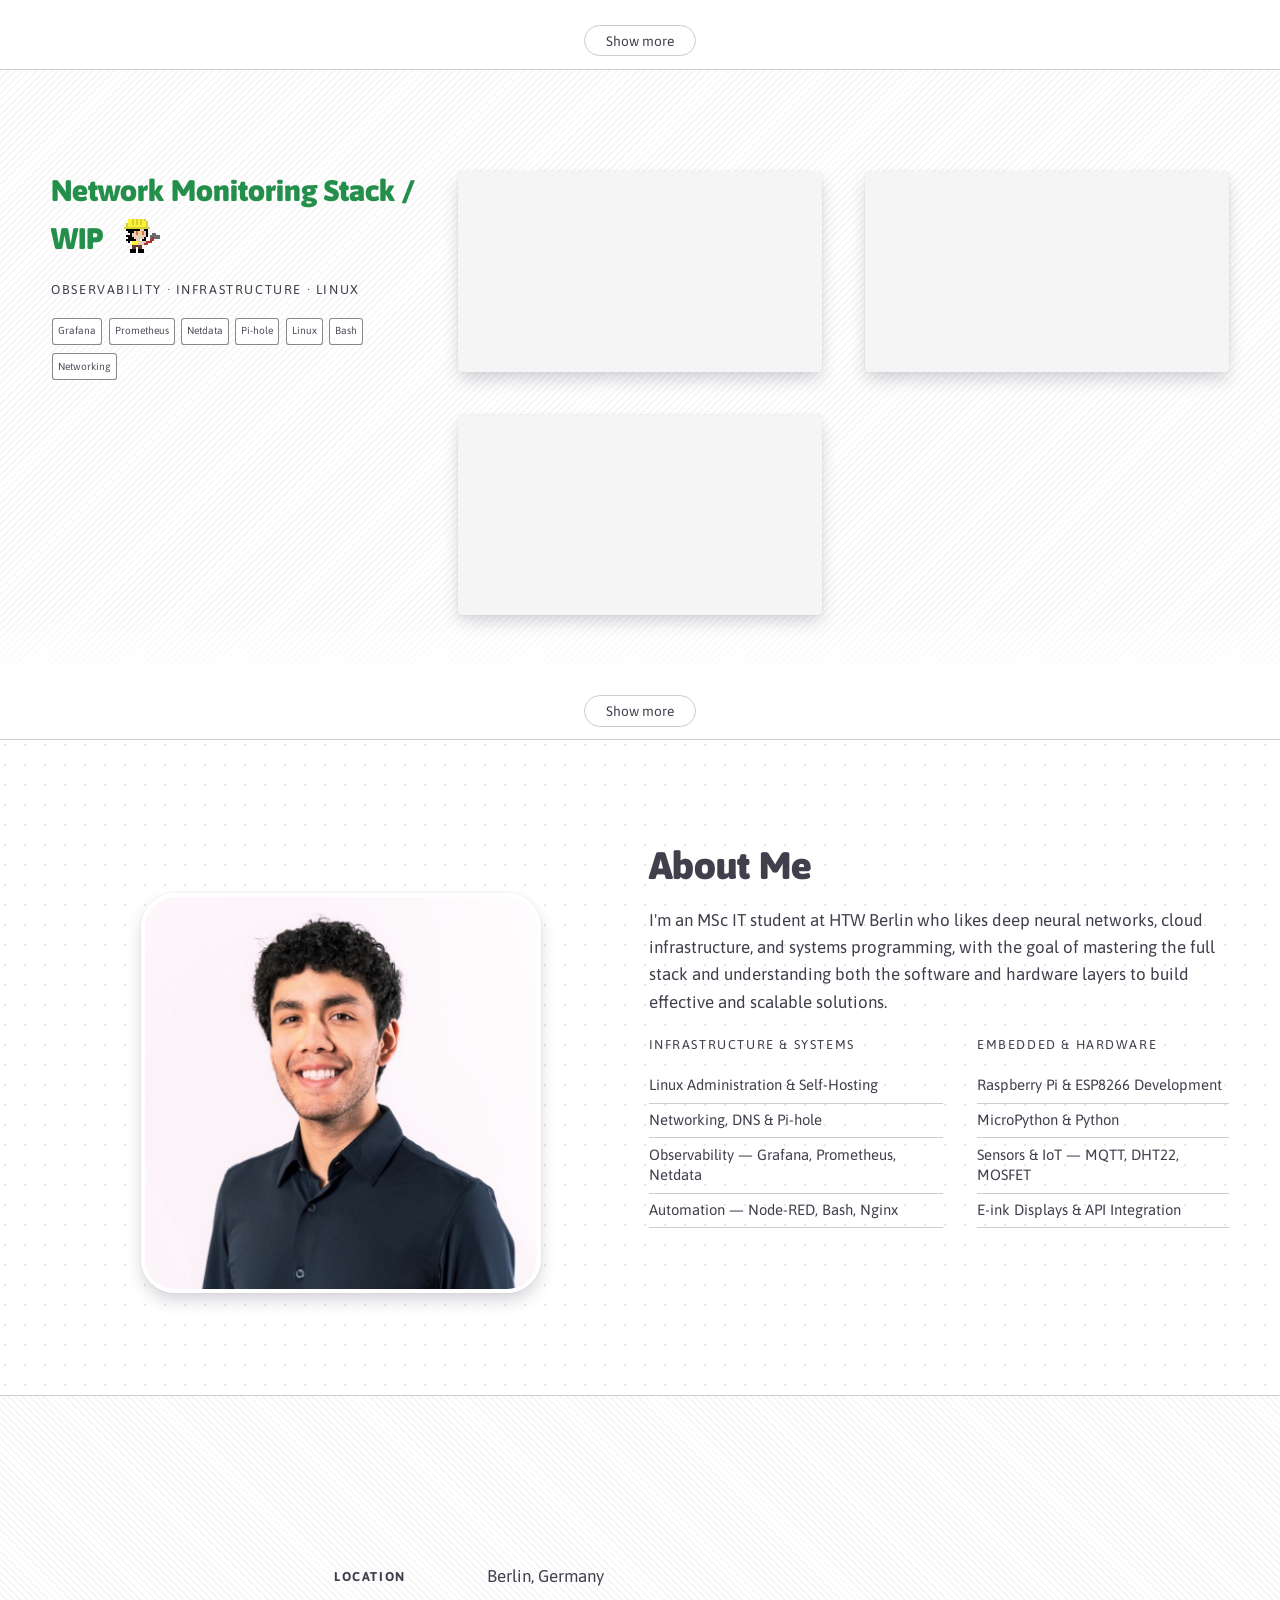
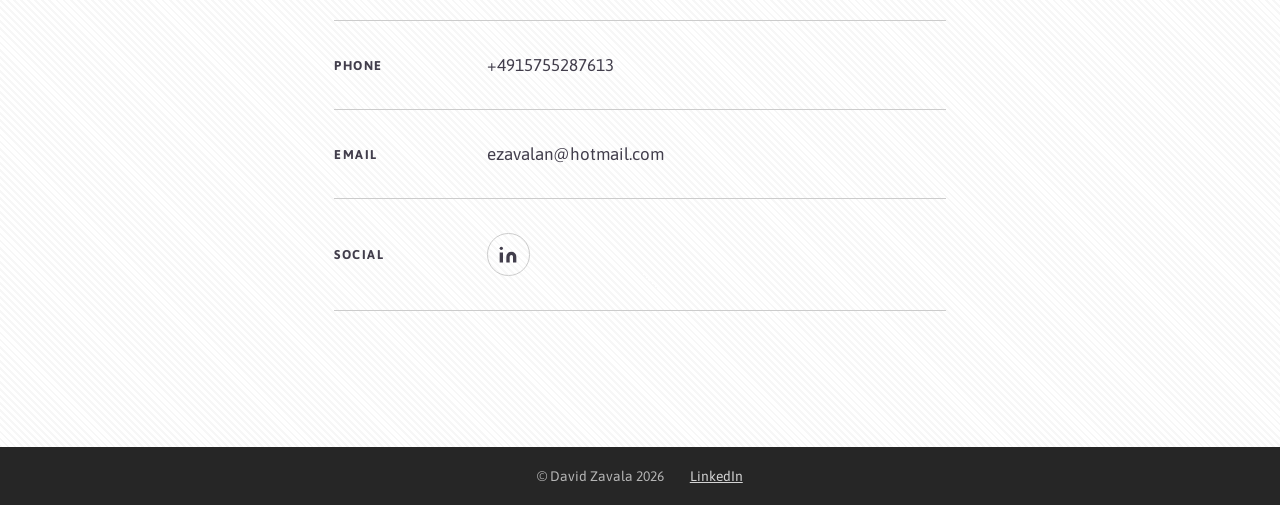
==== commit ef8d6d7d: "increase wip badge to 64px" ====
--- a/index.html
+++ b/index.html
@@ -86,7 +86,7 @@
     <div id="home-server" class="project pinstripe-bg-45">
       <div class="container">
         <div class="box project-info">
-          <h2 class="project-title">Home Server</h2>
+          <h2 class="project-title">Home Server / WIP <div class="wip-badge"></div></h2>
           <div class="project-subtitle caps">Linux Administration · Self-Hosting · Networking</div>
           <div class="skills">
             <ul class="skill-list">
@@ -136,10 +136,6 @@
               <li class="skill">Window Functions</li>
               <li class="skill">Temp Tables</li>
               <li class="skill">Tableau</li>
-              <li class="skill skill--link">
-                <a href="https://github.com/Tintodeverano/SQLserverPortfolioProject"
-                   target="_blank">GitHub</a>
-              </li>
             </ul>
           </div>
           <div class="project-description">
@@ -167,7 +163,7 @@
     <div id="eink-album" class="project polka-dot-bg">
       <div class="container">
         <div class="box project-info">
-          <h2 class="project-title">E-ink Album Display / WIP</h2>
+          <h2 class="project-title">E-ink Album Display / WIP <div class="wip-badge"></div></h2>
           <div class="project-subtitle caps">Hardware · Python · API Integration</div>
           <div class="skills">
             <ul class="skill-list">
@@ -192,7 +188,7 @@
     <div id="network-monitoring" class="project pinstripe-bg-315">
       <div class="container">
         <div class="box project-info">
-          <h2 class="project-title">Network Monitoring Stack</h2>
+          <h2 class="project-title">Network Monitoring Stack / WIP <div class="wip-badge"></div></h2>
           <div class="project-subtitle caps">Observability · Infrastructure · Linux</div>
           <div class="skills">
             <ul class="skill-list">
@@ -286,21 +282,6 @@
                 <circle cx="4" cy="4" r="2"/>
               </svg>
             </a>
-            <a href="https://github.com/Tintodeverano"
-               target="_blank"
-               class="social-icon"
-               aria-label="GitHub">
-              <svg viewBox="0 0 24 24" width="20" height="20"
-                   fill="currentColor">
-                <path d="M9 19c-5 1.5-5-2.5-7-3m14 6v-3.87a3.37
-                         3.37 0 00-.94-2.61c3.14-.35 6.44-1.54
-                         6.44-7A5.44 5.44 0 0020 4.77 5.07 5.07 0
-                         0019.91 1S18.73.65 16 2.48a13.38 13.38 0
-                         00-7 0C6.27.65 5.09 1 5.09 1A5.07 5.07 0
-                         005 4.77a5.44 5.44 0 00-1.5 3.78c0 5.42
-                         3.3 6.61 6.44 7A3.37 3.37 0 009 18.13V22"/>
-              </svg>
-            </a>
           </span>
         </div>
       </div>
@@ -311,7 +292,6 @@
     <div class="container footer-inner">
       <span class="footer-copy">&copy; David Zavala 2026</span>
       <div class="footer-nav">
-        <a class="footer-link" href="#">GitHub</a>
         <a class="footer-link" href="https://www.linkedin.com/in/david-zavala-163a33189/" target="_blank" rel="noopener noreferrer">LinkedIn</a>
       </div>
     </div>
--- a/global.css
+++ b/global.css
@@ -186,3 +186,22 @@
 .center {
   text-align: center;
 }
+
+.wip-badge {
+  display: inline-block;
+  width: 64px;
+  height: 64px;
+  background-image: url('[data-uri]');
+  background-size: contain;
+  background-repeat: no-repeat;
+  image-rendering: pixelated;
+  vertical-align: middle;
+  margin-left: 8px;
+  animation: blink-wip 1s steps(1) infinite;
+}
+
+@keyframes blink-wip {
+  50% {
+    background-image: url('[data-uri]');
+  }
+}
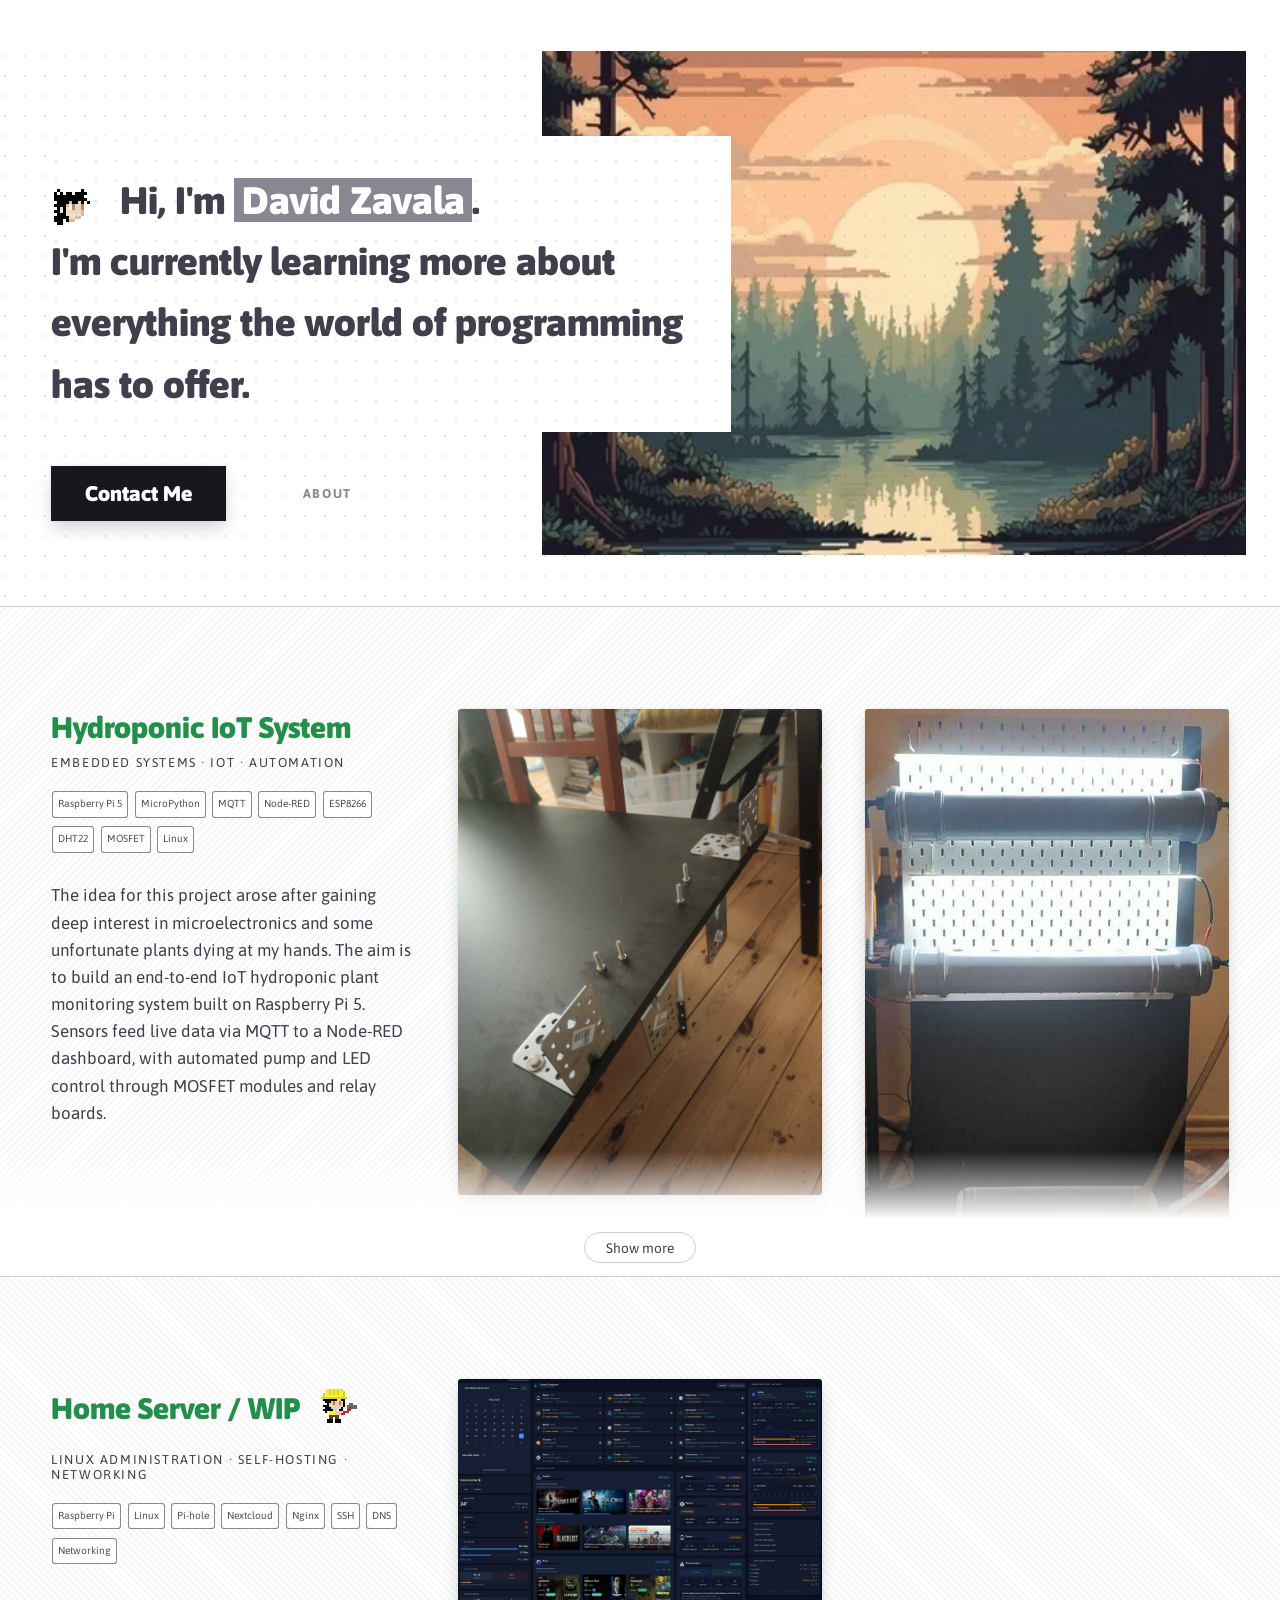
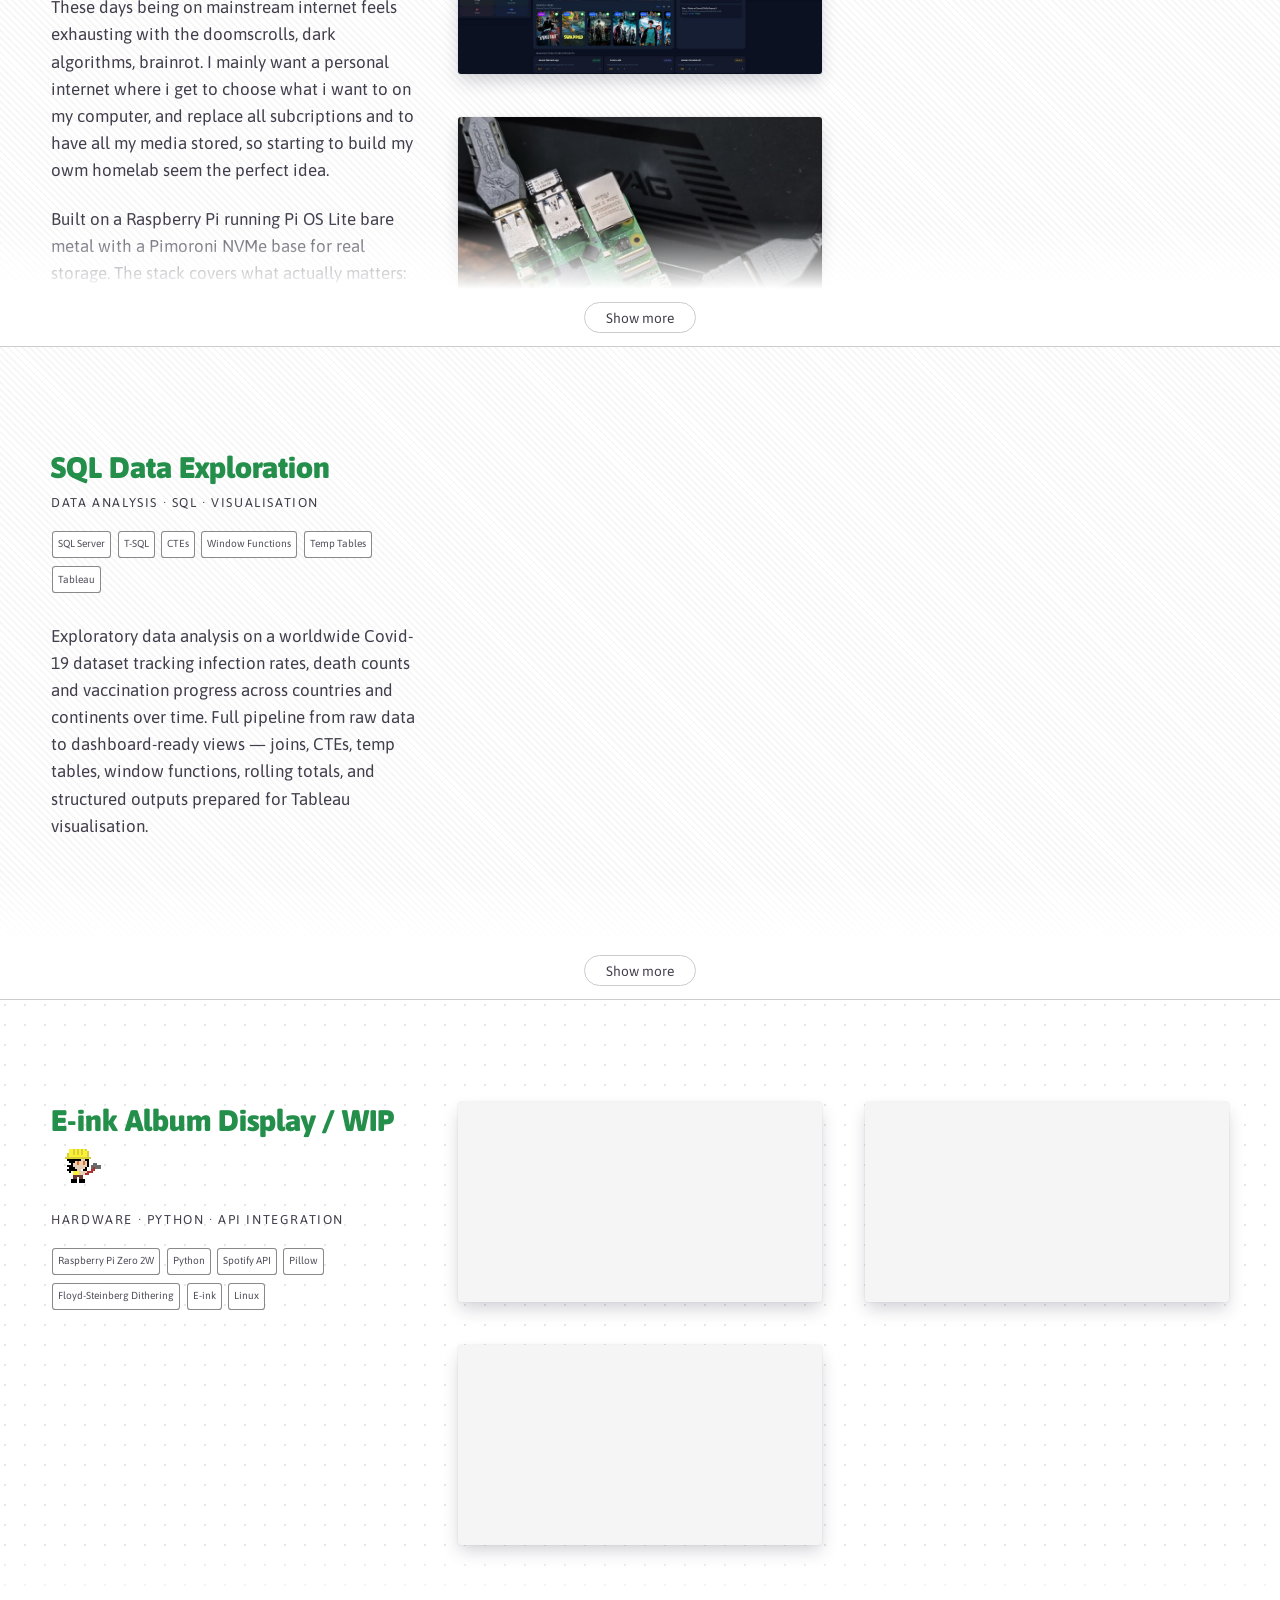
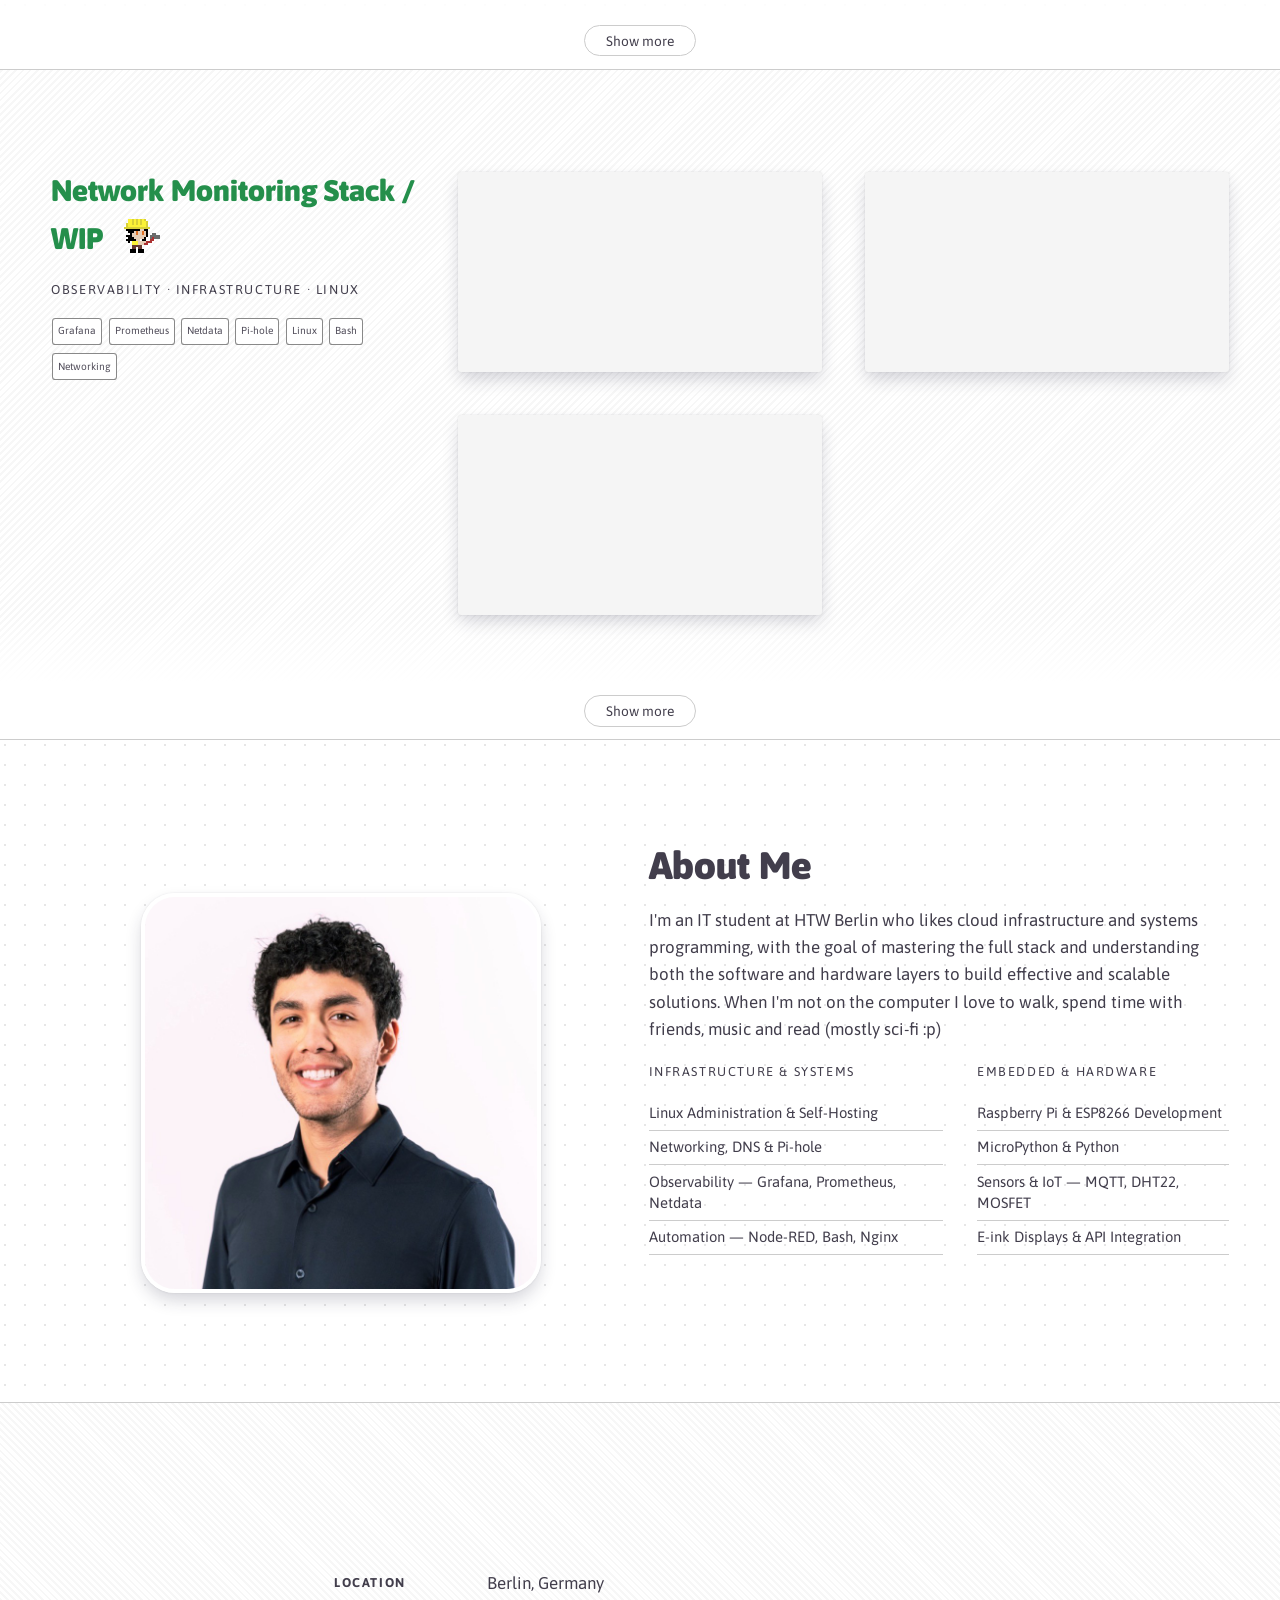
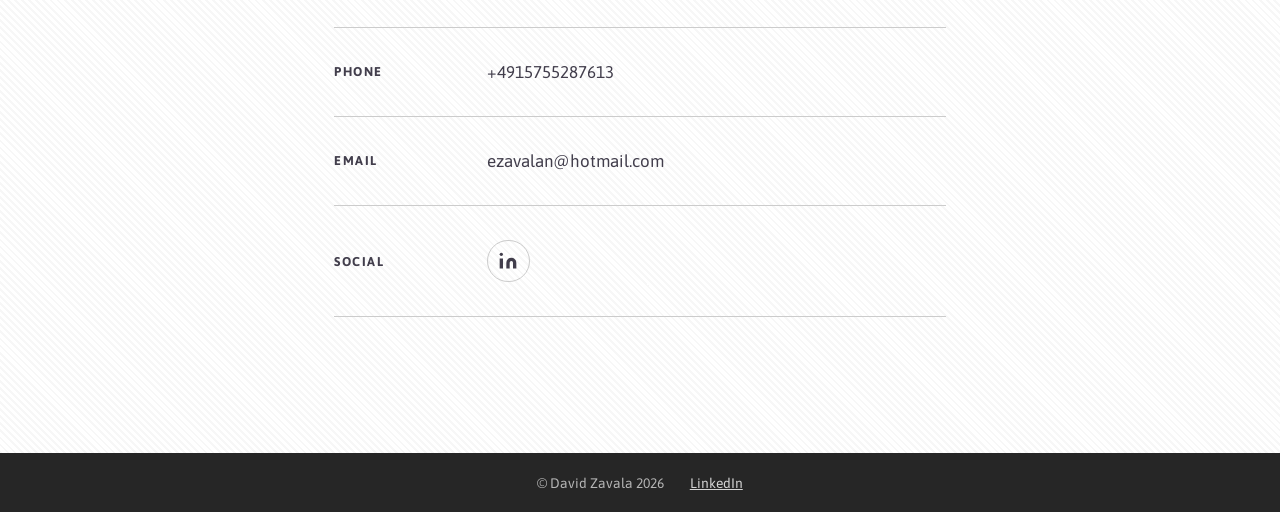
==== commit c5654ee4: "update about me bio" ====
--- a/index.html
+++ b/index.html
@@ -220,7 +220,7 @@
         <div class="about-text">
           <h1>About Me</h1>
           <div>
-            <p>I'm an MSc IT student at HTW Berlin who likes deep neural networks, cloud infrastructure, and systems programming, with the goal of mastering the full stack and understanding both the software and hardware layers to build effective and scalable solutions.</p>
+            <p>I'm an IT student at HTW Berlin who likes cloud infrastructure and systems programming, with the goal of mastering the full stack and understanding both the software and hardware layers to build effective and scalable solutions. When I'm not on the computer I love to walk, spend time with friends, music and read (mostly sci-fi :p)</p>
             <div class="contact-capabilities">
               <div class="contact-cap-group">
                 <div class="project-subtitle caps">Infrastructure &amp; Systems</div>
